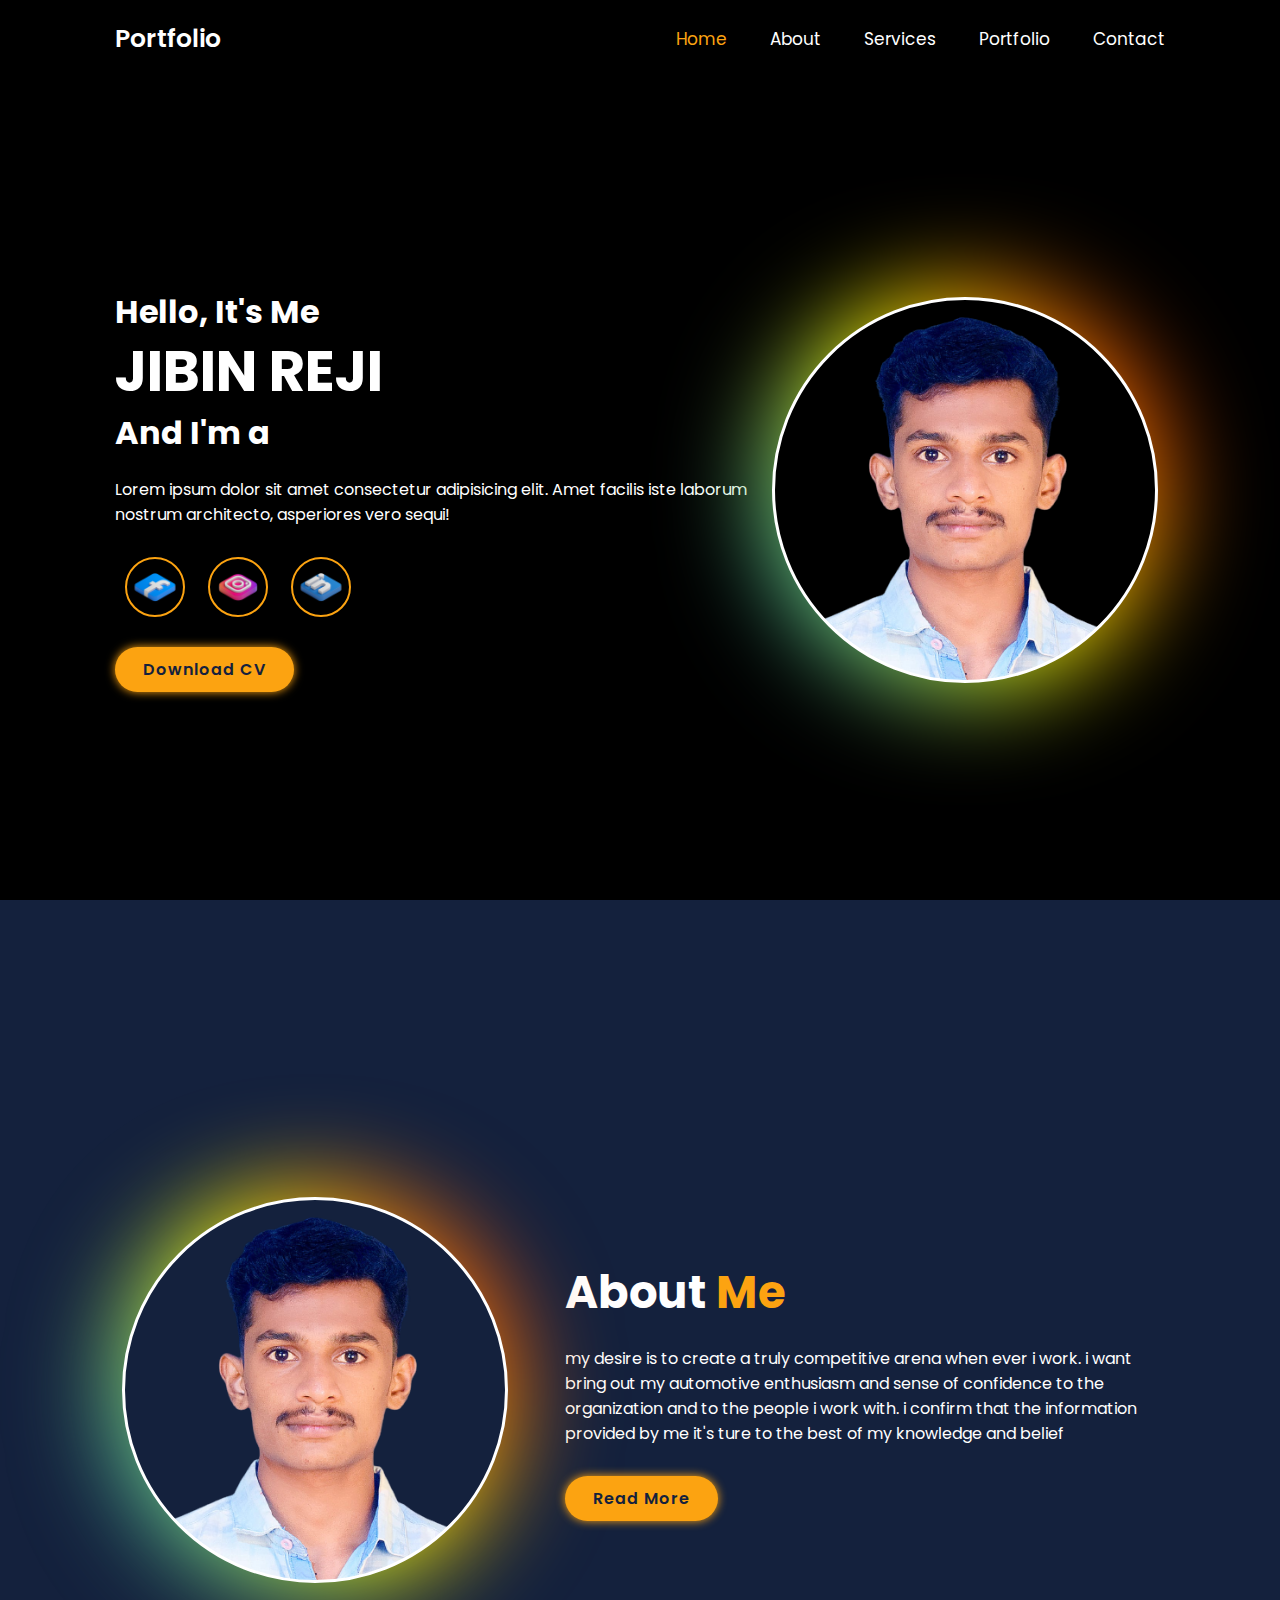
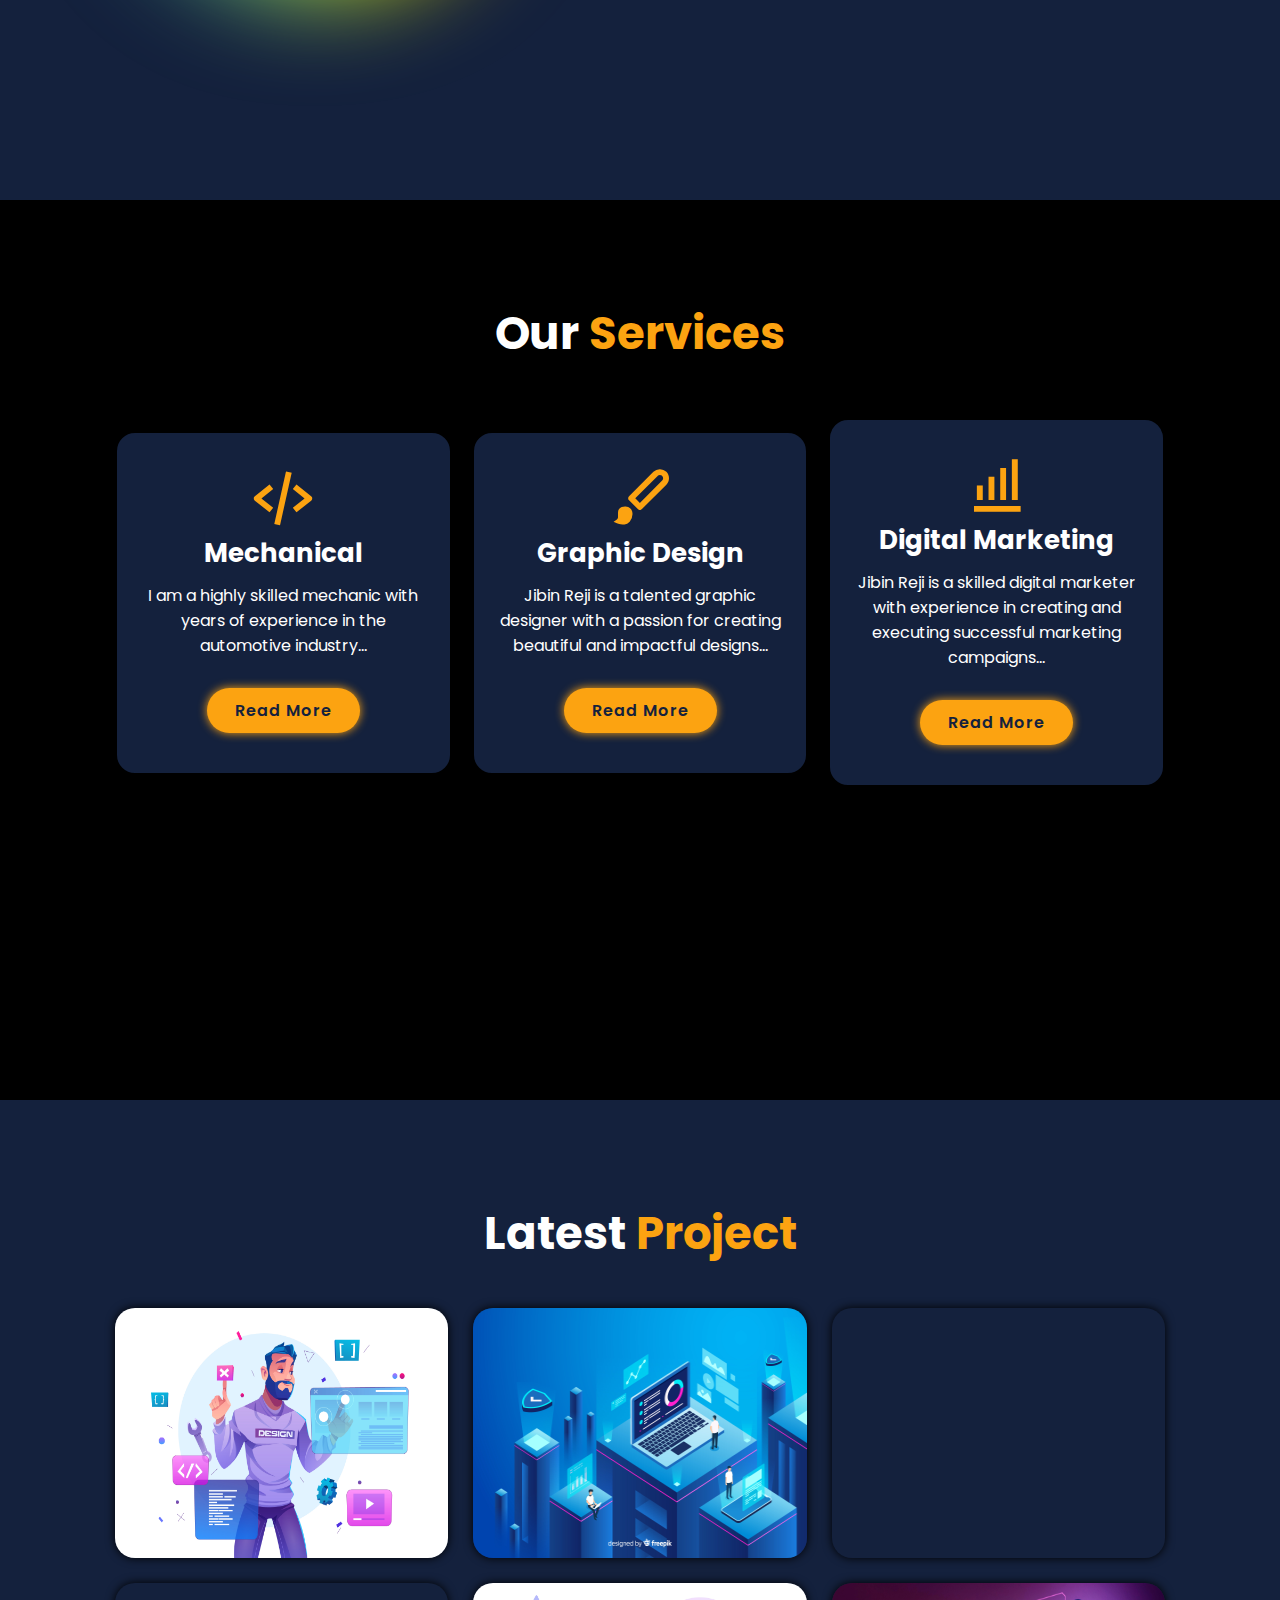
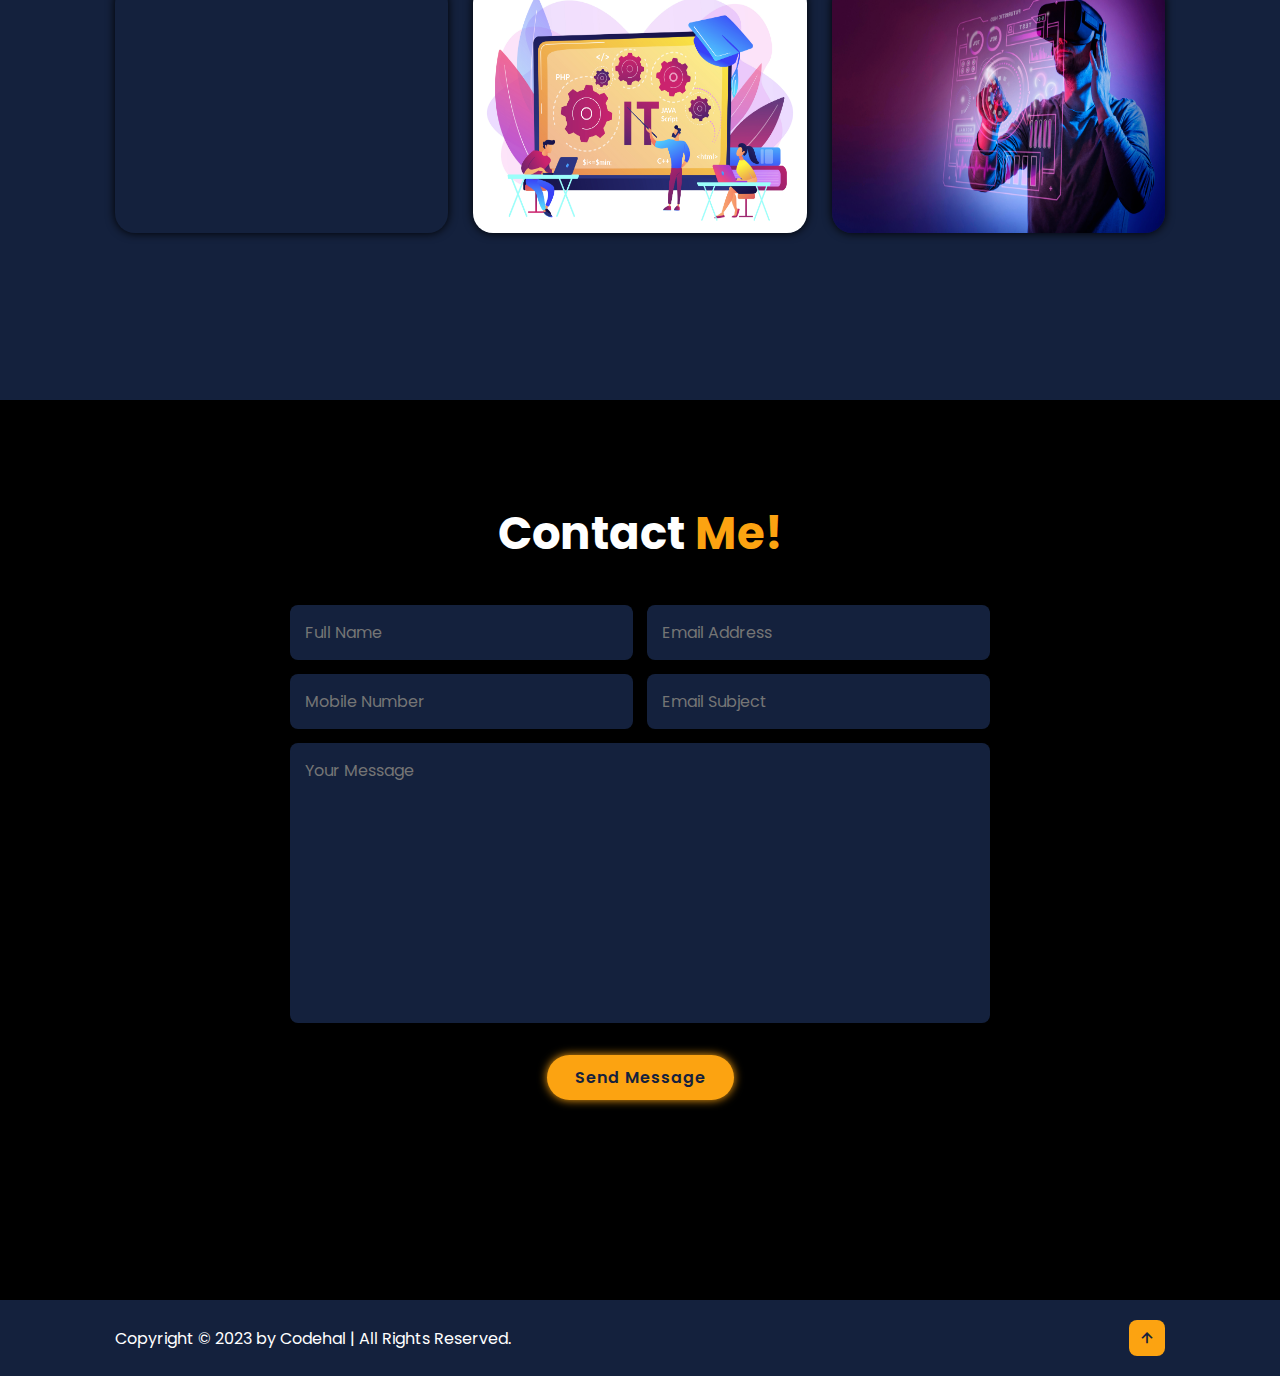
==== index.html @ 3f7f2605 "update p tag" ====
<!DOCTYPE html>
<html lang="en">
    <head>
        <meta charset="UTF-8" />
        <meta http-equiv="X-UA-Compatible" content="IE=edge" />
        <meta name="viewport" content="width=device-width, initial-scale=1.0" />
        <title>JIBIN REJI</title>
        <link rel="stylesheet" href="style.css" />
        <link rel="stylesheet" href="https://cdnjs.cloudflare.com/ajax/libs/font-awesome/6.4.0/css/all.min.css" integrity="sha512-iecdLmaskl7CVkqkXNQ/ZH/XLlvWZOJyj7Yy7tcenmpD1ypASozpmT/E0iPtmFIB46ZmdtAc9eNBvH0H/ZpiBw==" crossorigin="anonymous" referrerpolicy="no-referrer" />
        <link href="https://unpkg.com/boxicons@2.1.4/css/boxicons.min.css" rel="stylesheet" />
        <script src="https://cdn.jsdelivr.net/npm/typed.js@2.0.12"></script>
        <!--scroll reveal-->
        <script src="https://unpkg.com/scrollreveal"></script>
    </head>
    <body>
        <!--header section-->
        <header class="header">
            <a href="#" class="logo">Portfolio</a>

                <i class="fa-solid fa-bars" id="menu-icon"></i>

            <nav class="navbar">
                <a href="#home" class="active">Home</a>
                <a href="#about">About</a>
                <a href="#services">Services</a>
                <a href="#portfolio">Portfolio</a>
                <a href="#contact">Contact</a>
            </nav>
        </header>

        <!-- section-home -->
        <section class="home" id="home">
            <div class="home-content">
                <h3>Hello, It's Me</h3>
                <h1>JIBIN REJI</h1>
                <h3>And I'm a <span class="multiple-text"></span></h3>
                <p>
                    Lorem ipsum dolor sit amet consectetur adipisicing elit. Amet facilis iste laborum nostrum architecto,
                    asperiores vero sequi!
                </p>

                <div class="social-media">
                    <a href="https://www.facebook.com/jibin.reji.7777?mibextid=ZbWKwL"><img src="img/links icon/Facebook_Box_Filled_L.png" /></a>
                    <a href="https://instagram.com/blackcapbow?igshid=YmMyMTA2M2Y="><img src="img/links icon/Instagram_Box_Filled_L.png" /></a>
                    <a href="https://www.linkedin.com/in/jibin-reji-abb46b223"><img src="img/links icon/Linkedin_Filled_L.png" /></a>
                </div>
                <a href="img/doc/bio data .jpg" download="Download CV" class="btn">Download CV</a>
            </div>

                <div class="home-profile">

            </div>
        </section>

        <!--about section desing-->
        <section class="about" id="about">
            <div class="about-img-container">
                <div class="about-profile"></div>
            </div>

            <div class="about-content">
                <h2 class="heading">About <span>Me</span></h2>
                <p>
                    my desire is to create a truly competitive
                    arena when ever i work. i want bring out my
                    automotive enthusiasm and sense of confidence 
                    to the organization and to the people i work with.
                    i confirm that the information provided by me it's
                    ture to the best of my knowledge and belief
                </p>
                <a href="about.html" class="btn">Read More</a>
            </div>
        </section>

        <!--services section design-->
        <section class="services" id="services">
            <h2 class="heading">Our <span>Services</span></h2>

            <div class="services-container">
                <div class="services-box">
                    <i class='bx bx-code-alt'></i>
                    <h3>Mechanical</h3>
                    <p>I am a highly skilled mechanic with years of
                        experience in the automotive industry... 
                    </p>
                    <a href="#" class="btn">Read More</a>
                </div>

                <div class="services-box">
                    <i class='bx bxs-paint'></i>
                    <h3>Graphic Design</h3>
                    <p>Jibin Reji is a talented graphic designer with 
                        a passion for creating beautiful and impactful designs...
                    </p>
                    <a href="#" class="btn">Read More</a>
                </div>

                <div class="services-box">
                    <i class='bx bx-bar-chart-alt'></i>
                    <h3>Digital Marketing</h3>
                    <p>Jibin Reji is a skilled digital marketer with experience in creating
                        and executing successful marketing campaigns...
                    </p>
                    <a href="#" class="btn">Read More</a>
                </div>
            </div>
        </section>

        <!--portfolio section design-->
        <section class="portfolio" id="portfolio">
            <h2 class="heading">Latest <span>Project</span></h2>
            <div class="portfolio-container">

                <div class="portfolio-box">
                    <img src="img/it imgs/10798281_19362653.jpg" alt="">
                    <div class="portfolio-layer">
                        <h4>Digital Marketing</h4>
                        <p>Lorem ipsum dolor sit amet consectetur 
                            adipisicing elit. Cumque, magni.</p>
                        <a href="#"><i class='bx bx-link-external'></i></a>
                    </div>
                </div>

                <div class="portfolio-box">
                    <img src="img/it imgs/5083803_2650401.jpg" alt="">
                    <div class="portfolio-layer">
                        <h4>Graphic Design</h4>
                        <p>Lorem ipsum dolor sit amet consectetur 
                            adipisicing elit. Cumque, magni.</p>
                        <a href="#"><i class='bx bx-link-external'></i></a>
                    </div>
                </div>
                <div class="portfolio-box">
                    <img src="img/it imgs/saas-concept-collage.jpg" alt="">
                    <div class="portfolio-layer">
                        <h4>Digital Marketing</h4>
                        <p>Lorem ipsum dolor sit amet consectetur 
                            adipisicing elit. Cumque, magni.</p>
                        <a href="#"><i class='bx bx-link-external'></i></a>
                    </div>
                </div>
                <div class="portfolio-box">
                    <img src="img/it imgs/standard-quality-control-concept-m.jpg" alt="">
                    <div class="portfolio-layer">
                        <h4>Graphic Design</h4>
                        <p>Lorem ipsum dolor sit amet consectetur 
                            adipisicing elit. Cumque, magni.</p>
                        <a href="#"><i class='bx bx-link-external'></i></a>
                    </div>
                </div>
                <div class="portfolio-box">
                    <img src="img/it imgs/1111 (1).jpg" alt="">
                    <div class="portfolio-layer">
                        <h4>Digital Marketing</h4>
                        <p>Lorem ipsum dolor sit amet consectetur 
                            adipisicing elit. Cumque, magni.</p>
                        <a href="#"><i class='bx bx-link-external'></i></a>
                    </div>
                </div>
                <div class="portfolio-box">
                    <img src="img/it imgs/1111 (2).jpg" alt="">
                    <div class="portfolio-layer">
                        <h4>Graphic Design</h4>
                        <p>Lorem ipsum dolor sit amet consectetur 
                            adipisicing elit. Cumque, magni.</p>
                        <a href="#"><i class='bx bx-link-external'></i></a>
                    </div>
                </div>
            </div>
        </section>

        <!--contact section design-->
        <section class="contact" id="contact">
            <h2 class="heading">Contact <span>Me!</span></h2>

            <form action="#">
                <div class="input-box">
                    <input type="text" placeholder="Full Name">
                    <input type="email" placeholder="Email Address">
                </div>
                <div class="input-box">
                    <input type="number" placeholder="Mobile Number">
                    <input type="text" placeholder="Email Subject">
                </div>
                <textarea name="" id="" cols="30" rows="10" placeholder="Your Message"></textarea>
                <input type="submit" value="Send Message" class="btn">
            </form>
        </section>

        <!--footer design-->
        <footer class="footer">
            <div class="footer-text">
                <p>Copyright &copy; 2023 by Codehal | All Rights Reserved.</p>
            </div>

            <div class="footer-iconTop">
                <a href="#home"><i class='bx bx-up-arrow-alt'></i></a>
            </div>
        </footer>

        
        <!--custom js-->
        <script src="script.js"></script>
    </body>
</html>
---- style.css ----
@import url('https://fonts.googleapis.com/css2?family=Poppins:wght@300;400;500;600;700;800;900&display=swap');

*
{
    margin: 0;
    padding: 0;
    box-sizing: border-box;
    text-decoration: none;
    border: none;
    outline: none;
    font-family: 'Poppins', sans-serif;
    scroll-behavior: smooth ;
    -webkit-tap-highlight-color: transparent;
}
::-webkit-scrollbar
{
    display: none;
}
:root
{
    --bg-color: #000000;
    --second-bg-color: #14213d;
    --text-color: #ffffff;
    --main-color: #fca311;
}
html
{
    font-size: 62.5%;
    overflow-x: hidden;
}
body
{
    background: var(--bg-color);
    color: var(--text-color);
}
section
{
    min-height: 100vh;
    padding: 10rem 9% 2rem;
}
.header
{
    position: fixed;
    top: 0;
    left: 0;
    width: 100%;
    padding: 2rem 9%;
    background: var(--bg-color);
    display: flex;
    justify-content: space-between;
    align-items: center;
    z-index: 100;
}
.header.sticky
{
    border-bottom: .1rem solid #14213d;
}
.logo
{
    font-size: 2.5rem;
    color: var(--text-color);
    font-weight: 600;
    cursor: default;
}
.navbar a 
{
    font-size: 1.7rem;
    color: var(--text-color);
    margin-left: 4rem;
}
.navbar a:hover,
.navbar a.active
{
    color: var(--main-color);
}
#menu-icon
{
    font-size: 2.5rem;
    color: var(--text-color);
    display: none;
}
.home
{
    display: flex;
    align-items: center;
}
.home-content
{
    width: 100%;
    height: 100%;
}
.home-profile
{
    animation: floatImage 4s ease-in-out infinite;
    display: flex;
    justify-content: center;
    align-items: center;
}
@keyframes floatImage 
{
    0%
    {
        transform: translateY(0rem);
    }
    50%
    {
        transform: translateY(-2.6rem);
    }
    100%
    {
        transform: translateY(0rem);
    }

}
.home-profile::before
{
    content: "";
    width: 40rem;
    height: 40rem;
    background: linear-gradient( 60deg,rgb(0, 181, 252),yellow,red);
    border-radius: 50%;
    filter: blur(50px);
}
.home-profile::after
{
    content: "";
    width: 38rem;
    height: 38rem;
    border-radius: 50%;
    position: absolute;
    border: solid;
    background-color: #000000;
    background-image: url(img/profiles/JIBIN\ REJI\ .png);
    background-size: cover;
} 


.home-content h3
{
    font-size: 3.2rem;
    font-weight: 700;
}
.home-content h3:nth-of-type(2)
{
    margin-bottom: 2rem;
}
span
{
    color: var(--main-color);
}
.home-content h1 
{
    font-size: 5.6rem;
    font-weight: 700;
    line-height: 1.3;
}
.home-content p
{
    font-size: 1.6rem;
}
.social-media a 
{
    display: inline-flex;
    justify-content: center;
    align-items: center;
    width: 6rem;
    height: 6rem;
    background-color: transparent;
    border: .2rem solid var(--main-color);
    border-radius: 50%;
    font-size: 2rem;
    margin: 3rem 1rem 3rem 1rem;
    transition: .5s ease;
}
.social-media a:hover
{
    background: var(--main-color);
    box-shadow: 0 0 1rem var(--main-color);
}
.social-media a img 
{
    width: 6rem;
    height: 6rem;
}
.btn
{
    display: inline-block;
    padding: 1rem 2.8rem;
    background: var(--main-color);
    border-radius: 4rem;
    box-shadow: 0 0 1rem var(--main-color);
    font-size: 1.6rem;
    color: var(--second-bg-color);
    letter-spacing: .1rem;
    font-weight: 600;
    transition: .5s ease;
    scale: 1;
}
.btn:hover
{
    scale: 1.07;
}
/*-------------*/
.about
{
    width: 100%;
    height: 100vh;
    display: flex;
    justify-content: center;
    align-items: center;
    gap: 5rem;
    background: var(--second-bg-color);
}
.about-profile
{
    display: flex;
    justify-content: center;
    align-items: center;
    width: 100%;
    height: 100%;
}
.about-profile::before
{
    content: "";
    width: 40rem;
    height: 40rem;
    background: linear-gradient( 60deg,rgb(0, 181, 252),yellow,red);
    filter: blur(50px);
    animation: rotate 1s ease-in-out infinite;
    border-radius: 50%;
}
.about-profile::after
{
    content: "";
    width: 38rem;
    height: 38rem;
    border-radius: 50%;
    position: absolute;
    border: solid;
    background-color: #14213d;
    background-image: url(img/profiles/JIBIN\ REJI\ .png);
    background-size: cover;
}
@keyframes rotate
{
    0%
    {
        transform: rotate(0deg);
    }
    50%
    {
        transform: rotate(180deg);
    }
    100%
    {
        transform: rotate(360deg);
    }
}
.heading
{
    text-align: center;
    font-size: 4.5rem;
}
.about-content h2
{
    text-align: left;
    line-height: 1.5;
}
.about-content h3 
{
    font-size: 2.6rem;
}
.about-content p 
{
    font-size: 1.6rem;
    margin: 2rem 0 3rem;
}
/*-------*/
.services h2
{
    margin-bottom: 5rem;
}
.services-container 
{
    display: flex;
    justify-content: center;
    align-items: center;
    flex-wrap: wrap;
    gap: 2rem;
}
.services-container .services-box 
{
    flex: 1 1 30rem;
    background: var(--second-bg-color);
    padding: 3rem 2rem 4rem;
    border-radius: 2rem;
    text-align: center;
    border: .2rem solid var(--bg-color);
    transition: .5s ease;
}
.services-container .services-box:hover 
{
    border-color: var(--main-color);
    transform: scale(1.02);
}
.services-box i 
{
    font-size: 7rem;
    color: var(--main-color);
}
.services-box h3
{
    font-size: 2.6rem;
}
.services-box p 
{
    font-size: 1.6rem;
    margin: 1rem 0 3rem;
}
/*-------*/
.portfolio 
{
    background: var(--second-bg-color);
}
.portfolio h2
{
    margin-bottom: 4rem;
}
.portfolio-container 
{
    display: grid;
    grid-template-columns:repeat(3,1fr) ;
    align-items: center;
    gap: 2.5rem;
}
.portfolio-container .portfolio-box 
{
    position: relative;
    border-radius: 2rem;
    box-shadow: 0 0 1rem var(--bg-color);
    overflow: hidden;
    display: flex;
    height: 25rem;
}
.portfolio-box img 
{
    width: 100%;
    transition: .5s ease;
}
.portfolio-box:hover img 
{
    transform: scale(1.1);
}
.portfolio-box .portfolio-layer
{
    position: absolute;
    bottom: 0;
    left: 0;
    width: 100%;
    height: 100%;
    background: linear-gradient(rgba(0, 0, 0, .1),var(--main-color));
    display: flex;
    justify-content: center;
    align-items: center;
    flex-direction: column;
    text-align: center;
    padding: 0 4rem;
    transform: translateY(100%);
    transition: .5s ease;
}
.portfolio-box:hover .portfolio-layer
{
    transform: translateY(0);
}
.portfolio-layer h4
{
    font-size: 3rem;
}
.portfolio-layer p 
{
    font-size: 1.6rem;
    margin: .3rem 0 1rem;
}
.portfolio-layer a 
{
    display: inline-flex;
    justify-content: center;
    align-items: center;
    width: 5rem;
    height: 5rem;
    background: var(--text-color);
    border-radius: 50%;
}
.portfolio-layer a i 
{
    font-size: 2rem;
    color: var(--second-bg-color);
}
/*------------------*/
.contact h2 
{
    margin-bottom: 3rem;
}
.contact form 
{
    max-width: 70rem;
    margin: 1rem auto;
    text-align: center;
    margin-bottom: 3rem;
}
.contact form .input-box 
{
    display: flex;   
    justify-content: space-between;
    flex-wrap: wrap;
}
.contact form .input-box input,
.contact form textarea
{
    width: 100%;
    padding: 1.5rem;
    font-size: 1.6rem;
    color: var(--text-color);
    background: var(--second-bg-color);
    border-radius: .8rem;
    margin: .7rem 0;
}
.contact form .input-box input
{
    width: 49%;
}
.contact form textarea
{
    resize: none;
}
.contact form .btn 
{
    margin: 2rem;
    cursor: pointer;
}
/*-------------------*/
.footer 
{
    display: flex;
    justify-content: space-between;
    align-items: center;
    flex-wrap: wrap;
    padding: 2rem 9%;
    background: var(--second-bg-color);
}
.footer-text p
{
    font-size: 1.6rem;
}
.footer-iconTop a
{
    display: inline-flex;
    justify-content: center;
    align-items: center;
    padding: .8rem;
    background: var(--main-color);
    border-radius: .8rem;
    transform: .5s ease;
}
.footer-iconTop a:hover
{
    box-shadow: 0 0 1rem var(--main-color);
}
.footer-iconTop a i 
{
    font-size: 2rem;
    color: var(--second-bg-color);
}



/*BREAKPOINTS*/
@media (max-width: 1200px) 
{
    html
    {
        font-size: 55%;
    }
}

@media (max-width: 991px) 
{
    .header
    {
        padding: 2rem 3%;
    }
    section 
    {
        padding: 10rem 3% 2rem ;
    }
    .services 
    {
        padding-bottom: 7rem;
    }
    .portfolio
    {
        padding-bottom: 7rem;
    }
    .contact
    {
        min-height: auto;
    }
    .footer 
    {
        padding: 2rem 3%;
    }
}

@media (max-width: 768px) 
{
    #menu-icon
    {
        display: block;
    }
    .navbar 
    {
        position: absolute;
        top: 100%;
        left: 0;
        width: 100%;
        padding: 1rem 3%;
        background: var(--bg-color);
        border-top: .1rem solid rgba(255, 255, 255, 0.293);
        box-shadow: 0 .5rem var(--main-color);
        display: none;
    }
    .navbar.active 
    {
        display: block;
    }
    .navbar a 
    {
        display: block;
        font-size: 2rem;
        margin: 3rem 0;
    }
    .home 
    {
        flex-direction: column;
        text-align: center;
    }
    .home-content h3 
    {
        font-size: 2.6rem;
    }
    .home-content h1
    {
        font-size: 5rem;
    }
    .home-profile 
    {
        margin-top: 4rem;
        padding: 8rem 0;
    }
    .home-profile::before
    {
        width: 35rem;
        height: 35rem;
        filter: blur(35px);
    }
    .home-profile::after
    {
        width: 30rem;
        height: 30rem;
    }
    .about 
    {
        flex-direction: column-reverse;
    }
    .about-profile
    {
        margin-top: 2rem;
        padding: 2rem 0;
    }
    .about-profile::before
    {
        width: 33rem;
        height: 33rem;
        filter: blur(35px);
    }
    .about-profile::after
    {
        width: 28rem;
        height: 28rem;
    }
    .services h2 
    {
        margin-bottom: 3rem;
    }
    .portfolio h2 
    {
        margin-bottom: 3rem;
    }
    .portfolio-container 
    {
        grid-template-columns: repeat(2, 1fr);
    }
}

@media (max-width: 617px)
{
    .portfolio-container 
    {
        grid-template-columns: 1fr;
    }
} 

@media (max-width: 450px)
{
    html 
    {
        font-size: 50%;
    }
    .contact form .input-box input 
    {
        width: 100%;
    }
}

@media (max-width: 365px)
{
    .home-img img 
    {
        width: 90vw;
    }
    .about
    {
        padding: 5rem;
    }
    .about img 
    {
        width: 90vw;
        height: 70vw;
    }
    .footer 
    {
        flex-direction: column-reverse;
    }
    .footer p 
    {
        text-align: center;
        margin-top: 2rem;
    }
}
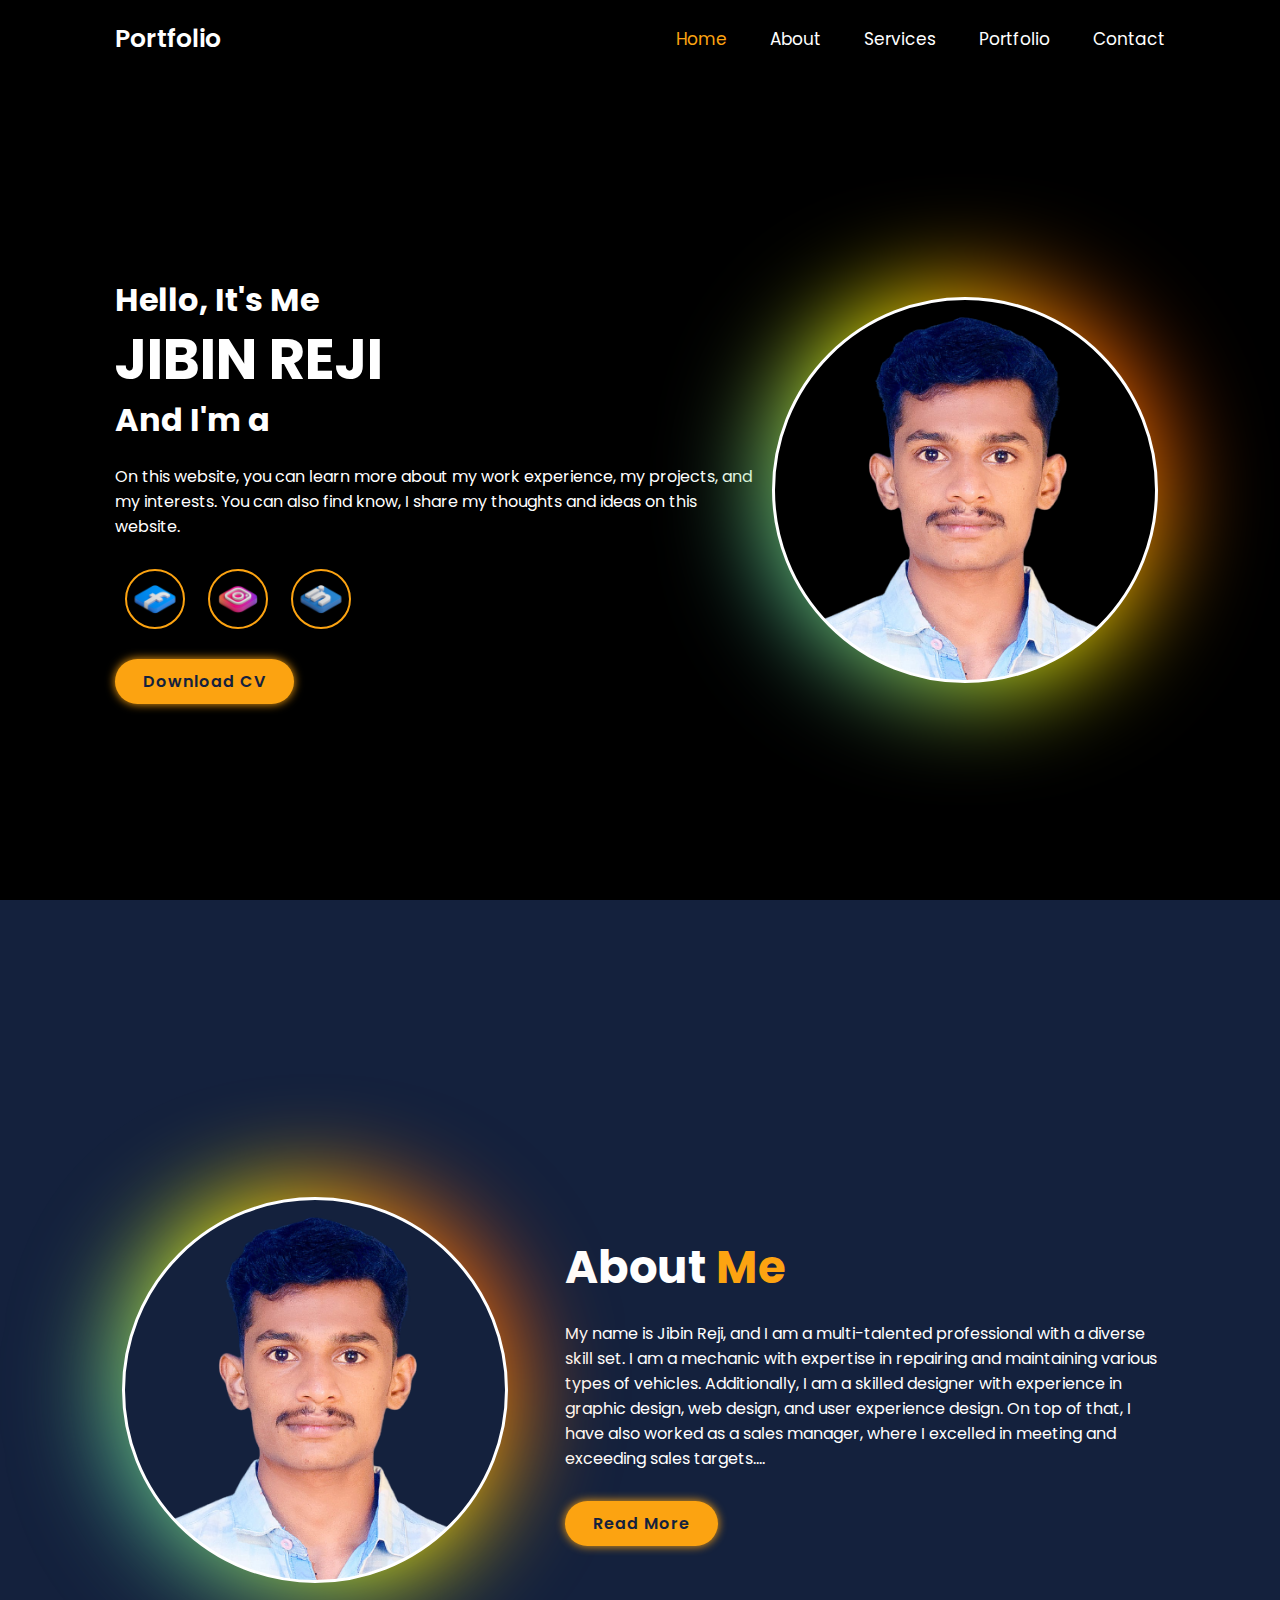
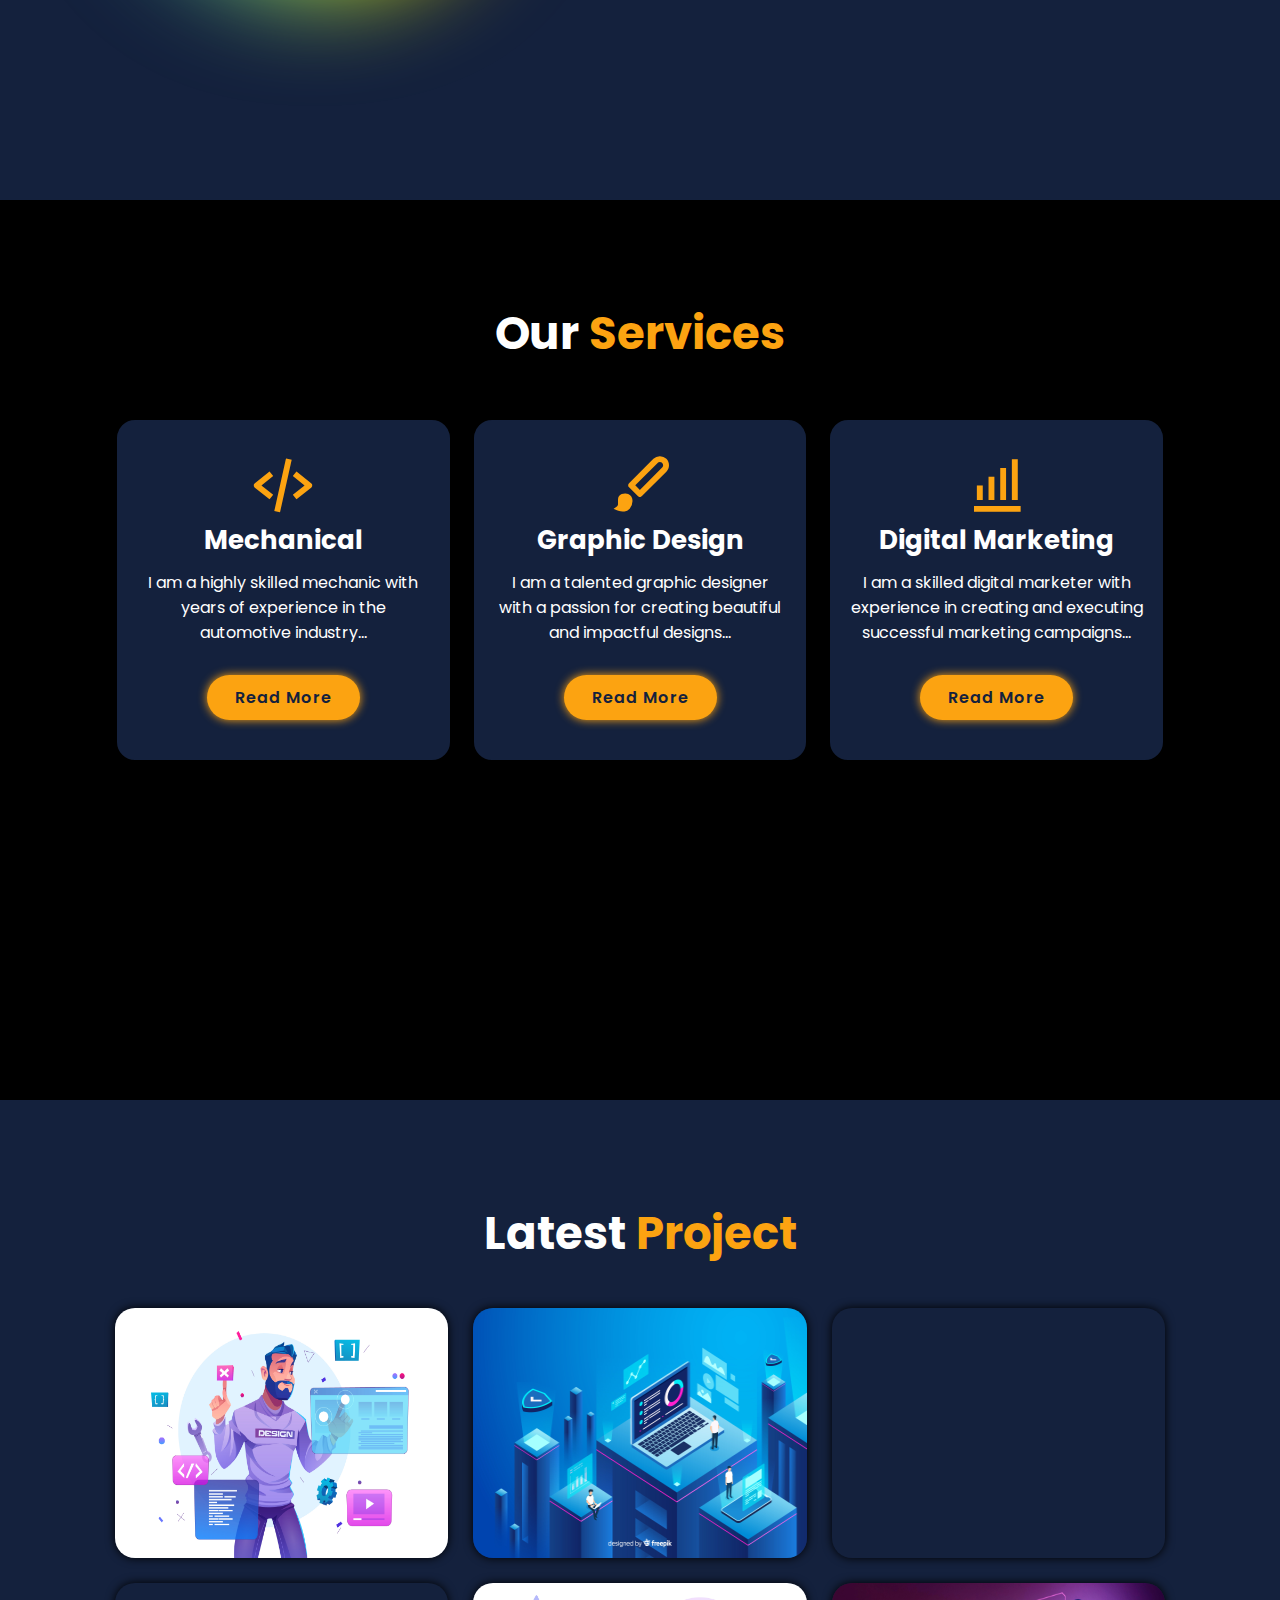
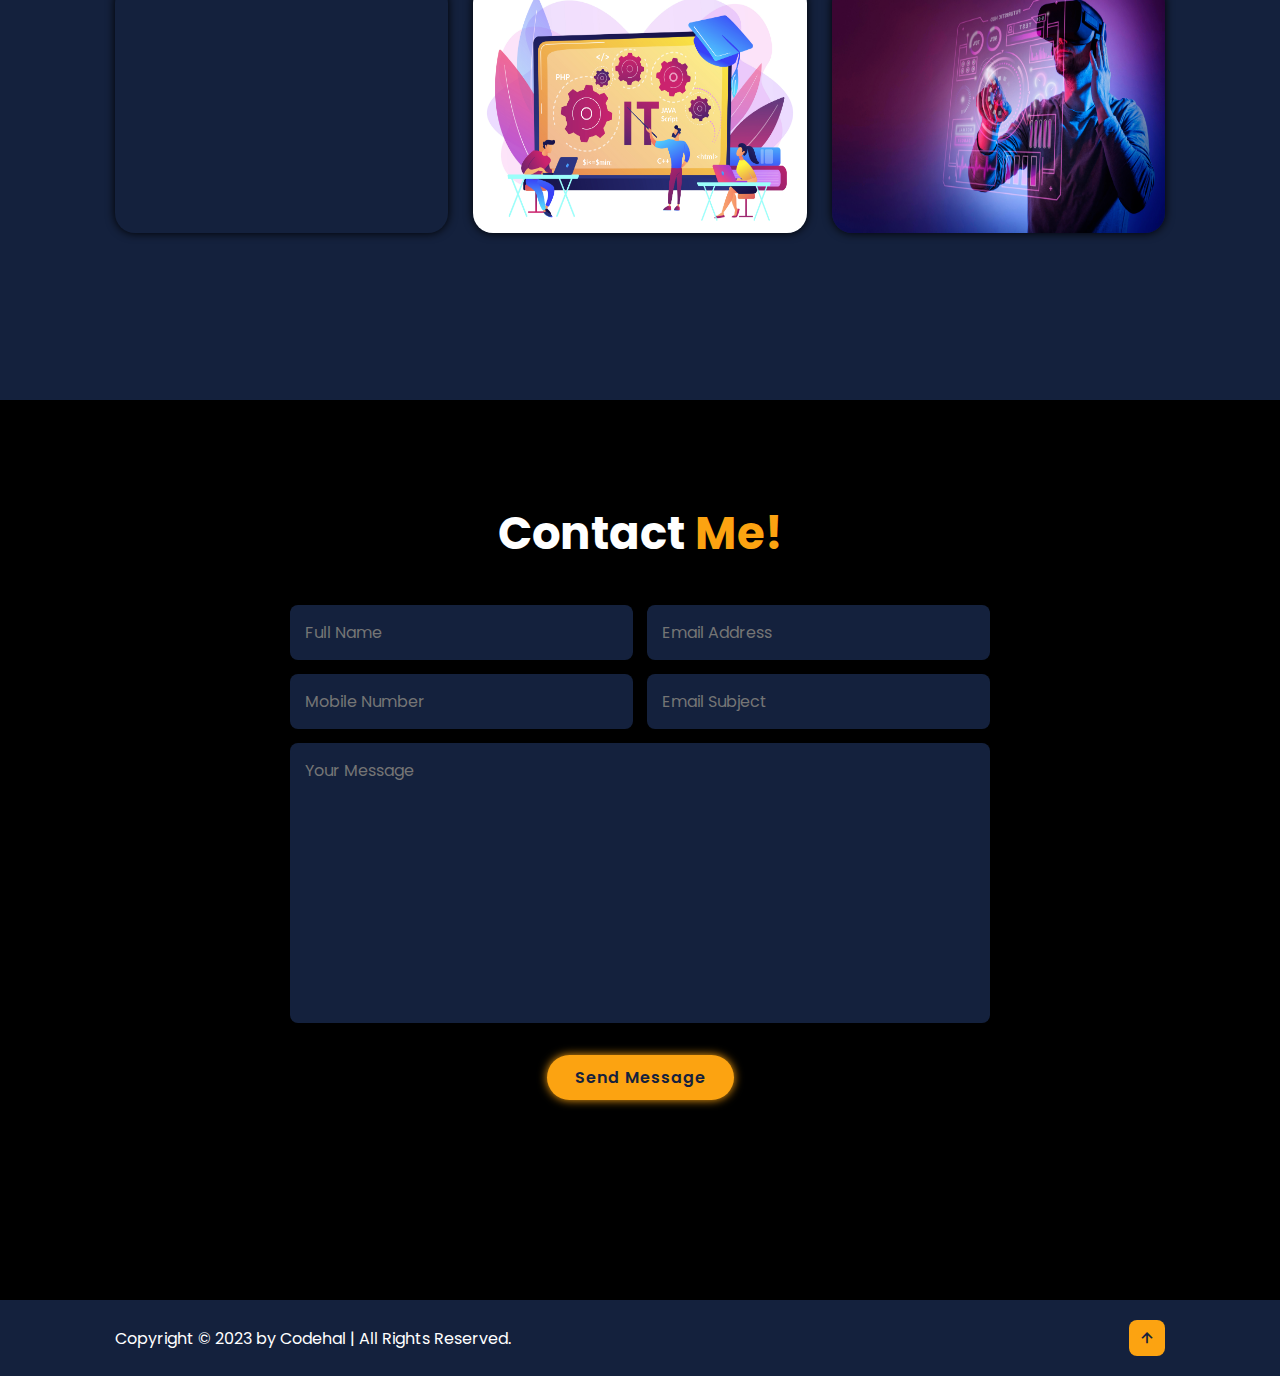
==== commit 153f23ca: "updatefour" ====
--- a/index.html
+++ b/index.html
@@ -35,8 +35,9 @@
                 <h1>JIBIN REJI</h1>
                 <h3>And I'm a <span class="multiple-text"></span></h3>
                 <p>
-                    Lorem ipsum dolor sit amet consectetur adipisicing elit. Amet facilis iste laborum nostrum architecto,
-                    asperiores vero sequi!
+                    On this website, you can learn more about my work experience,
+                     my projects, and my interests. You can also find know,
+                      I share my thoughts and ideas on this website.
                 </p>
 
                 <div class="social-media">
@@ -61,12 +62,14 @@
             <div class="about-content">
                 <h2 class="heading">About <span>Me</span></h2>
                 <p>
-                    my desire is to create a truly competitive
-                    arena when ever i work. i want bring out my
-                    automotive enthusiasm and sense of confidence 
-                    to the organization and to the people i work with.
-                    i confirm that the information provided by me it's
-                    ture to the best of my knowledge and belief
+                    My name is Jibin Reji, and I am a multi-talented
+                     professional with a diverse skill set. I am a mechanic
+                      with expertise in repairing and maintaining various
+                       types of vehicles. Additionally, I am a skilled designer
+                        with experience in graphic design, web design, and user
+                         experience design. On top of that, I have also worked
+                          as a sales manager, where I excelled in meeting and
+                           exceeding sales targets....
                 </p>
                 <a href="about.html" class="btn">Read More</a>
             </div>
@@ -89,7 +92,7 @@
                 <div class="services-box">
                     <i class='bx bxs-paint'></i>
                     <h3>Graphic Design</h3>
-                    <p>Jibin Reji is a talented graphic designer with 
+                    <p>I am a talented graphic designer with 
                         a passion for creating beautiful and impactful designs...
                     </p>
                     <a href="#" class="btn">Read More</a>
@@ -98,7 +101,7 @@
                 <div class="services-box">
                     <i class='bx bx-bar-chart-alt'></i>
                     <h3>Digital Marketing</h3>
-                    <p>Jibin Reji is a skilled digital marketer with experience in creating
+                    <p>I am a skilled digital marketer with experience in creating
                         and executing successful marketing campaigns...
                     </p>
                     <a href="#" class="btn">Read More</a>
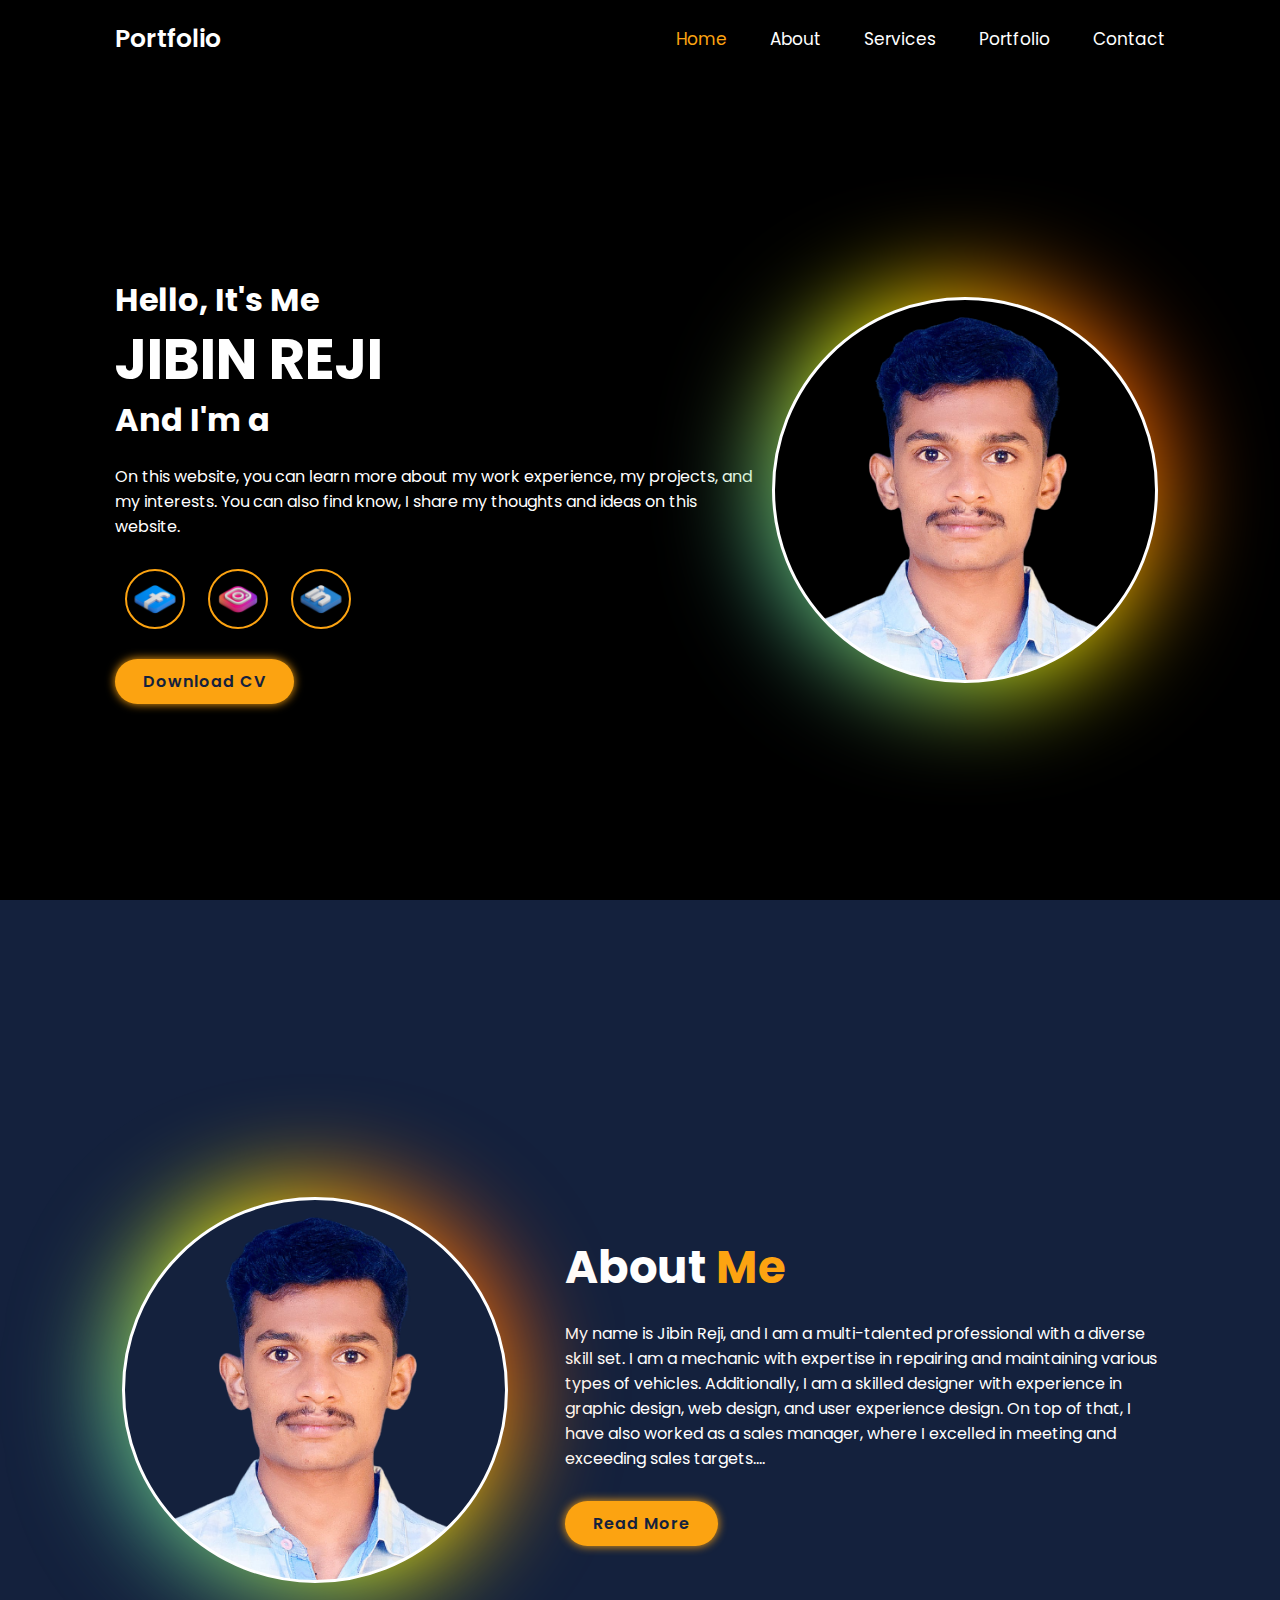
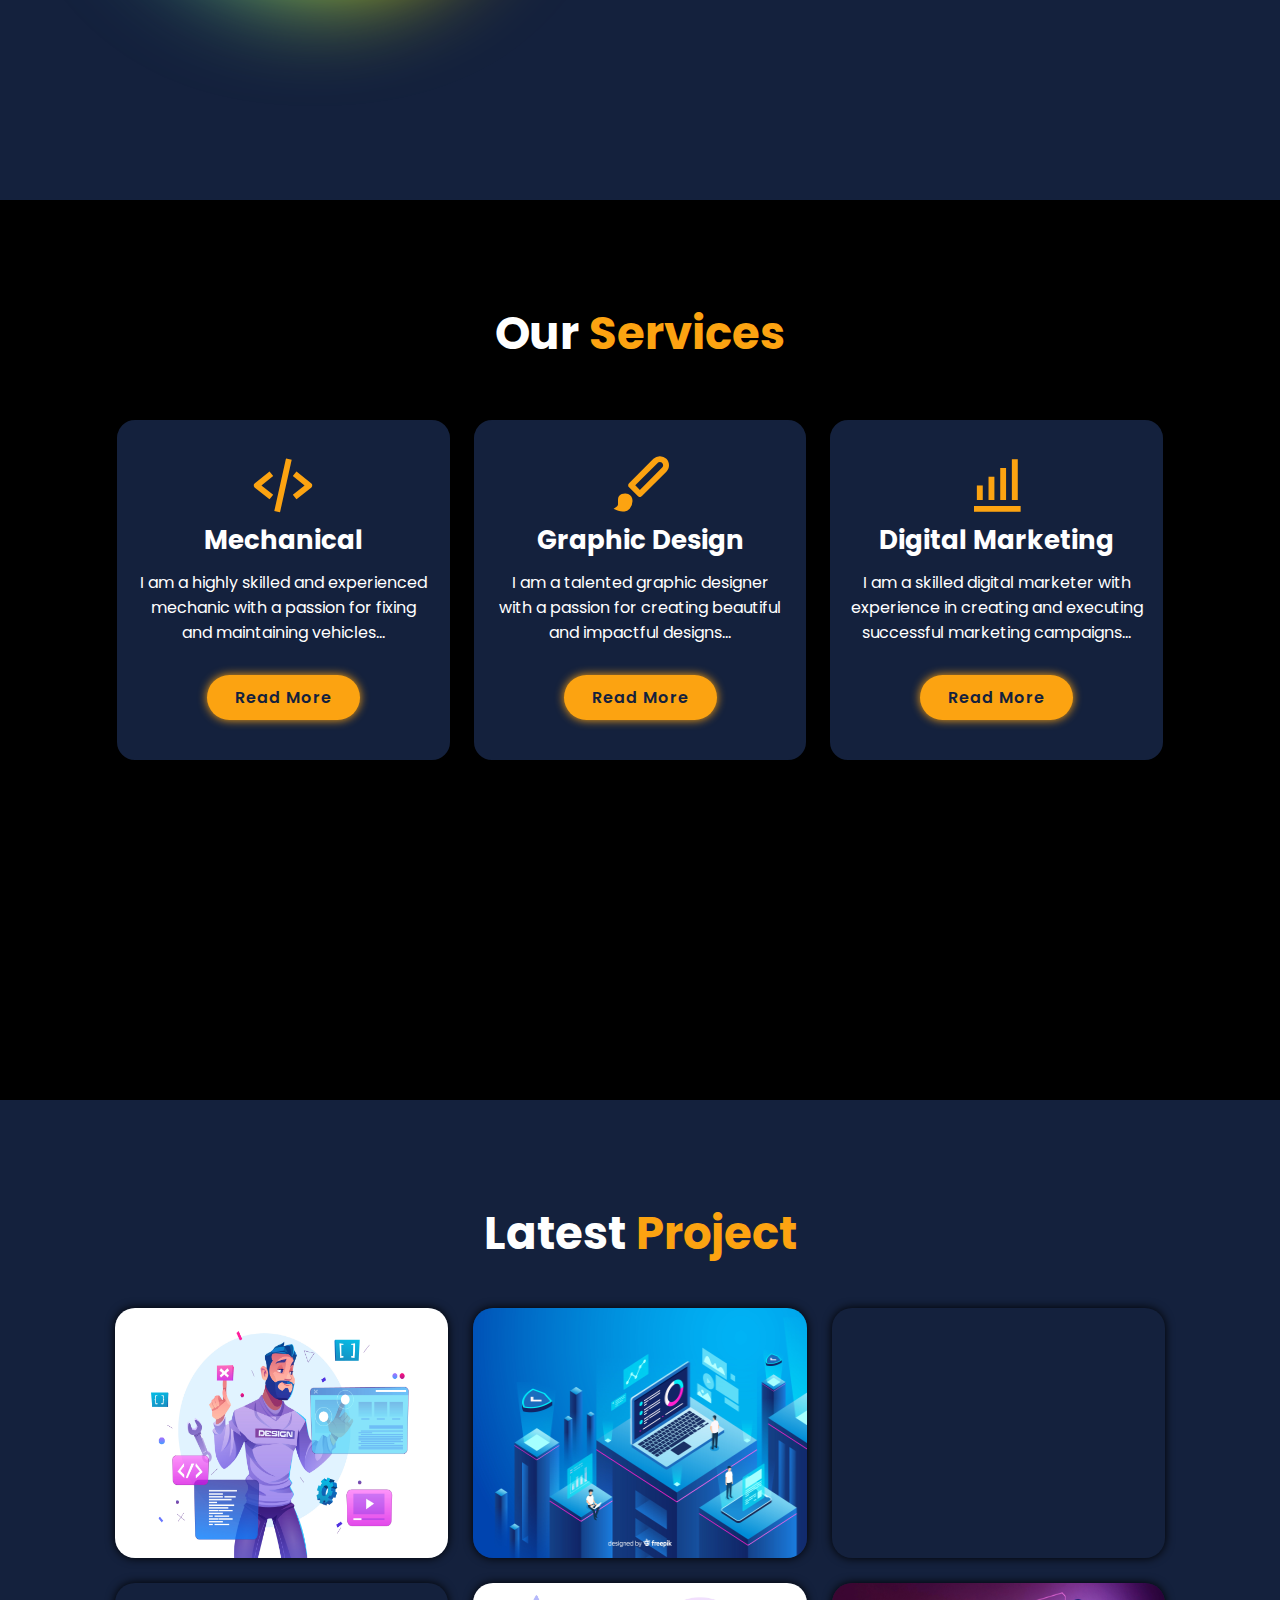
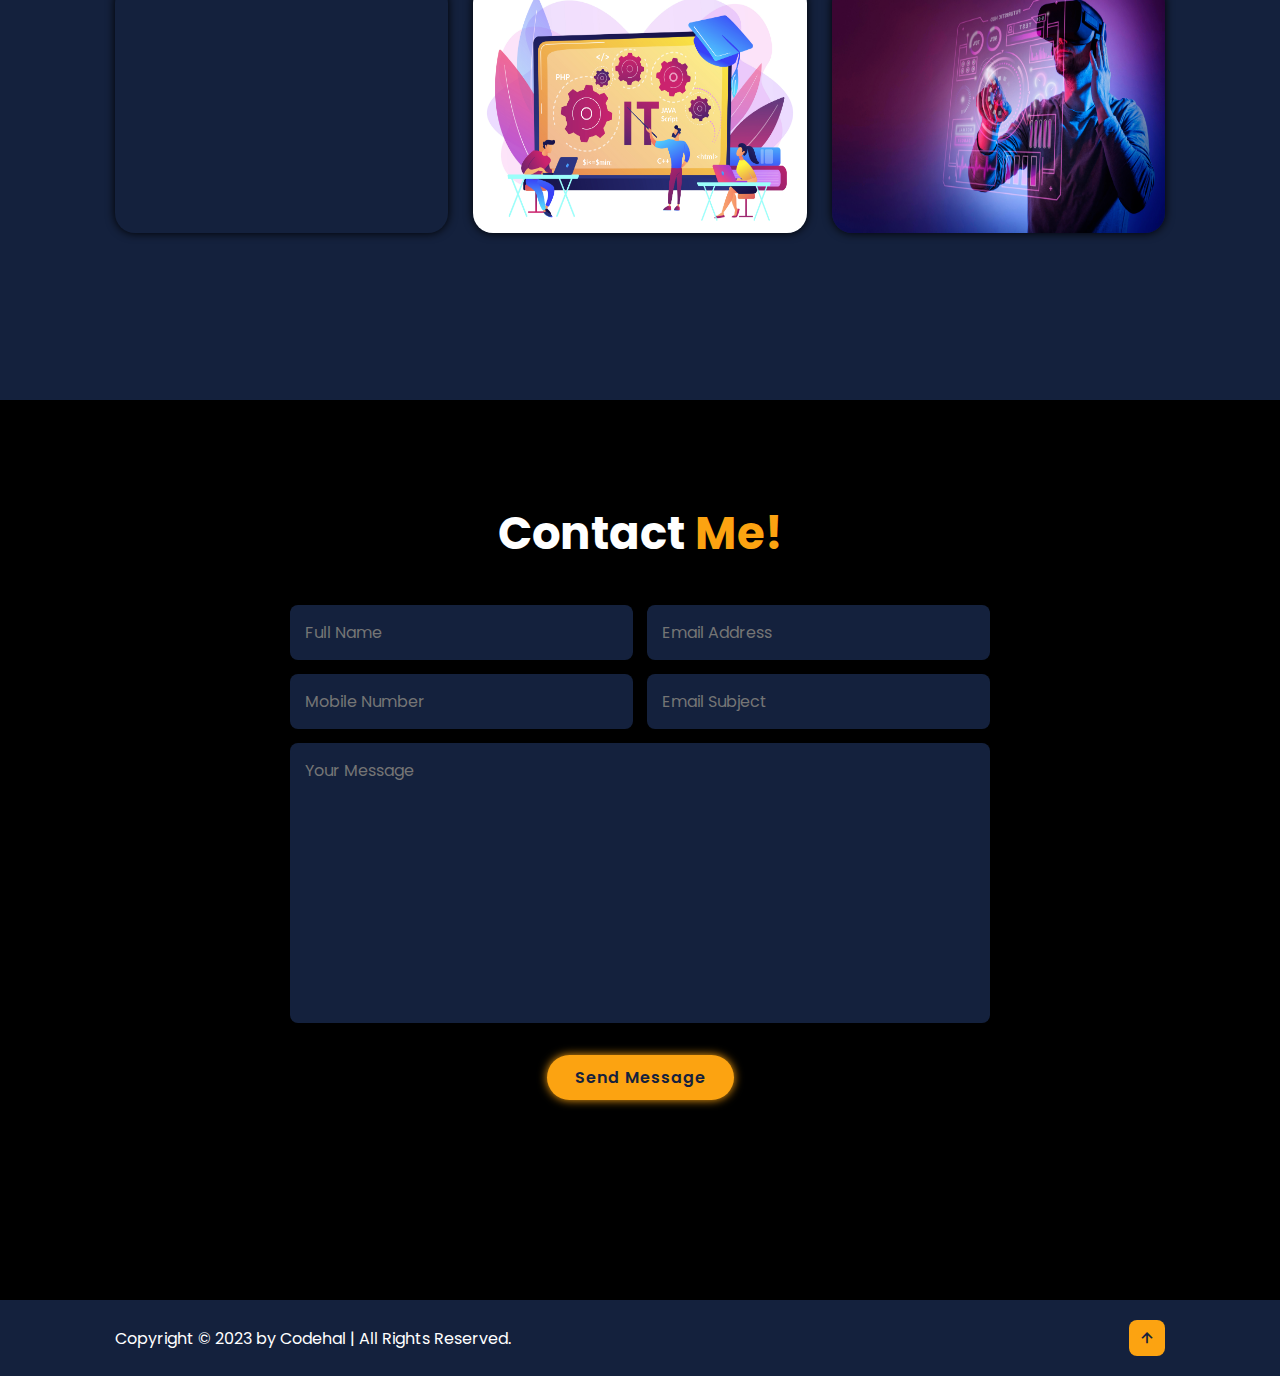
==== commit a7cf1f38: "updateone" ====
--- a/index.html
+++ b/index.html
@@ -4,7 +4,7 @@
         <meta charset="UTF-8" />
         <meta http-equiv="X-UA-Compatible" content="IE=edge" />
         <meta name="viewport" content="width=device-width, initial-scale=1.0" />
-        <title>JIBIN REJI</title>
+        <title>JIBIN REJI | Portfolio</title>
         <link rel="stylesheet" href="style.css" />
         <link rel="stylesheet" href="https://cdnjs.cloudflare.com/ajax/libs/font-awesome/6.4.0/css/all.min.css" integrity="sha512-iecdLmaskl7CVkqkXNQ/ZH/XLlvWZOJyj7Yy7tcenmpD1ypASozpmT/E0iPtmFIB46ZmdtAc9eNBvH0H/ZpiBw==" crossorigin="anonymous" referrerpolicy="no-referrer" />
         <link href="https://unpkg.com/boxicons@2.1.4/css/boxicons.min.css" rel="stylesheet" />
@@ -83,10 +83,11 @@
                 <div class="services-box">
                     <i class='bx bx-code-alt'></i>
                     <h3>Mechanical</h3>
-                    <p>I am a highly skilled mechanic with years of
-                        experience in the automotive industry... 
+                    <p>I am a highly skilled and experienced
+                         mechanic with a passion
+                         for fixing and maintaining vehicles... 
                     </p>
-                    <a href="#" class="btn">Read More</a>
+                    <a href="mechanic.html" class="btn">Read More</a>
                 </div>
 
                 <div class="services-box">
@@ -203,6 +204,6 @@
 
         
         <!--custom js-->
-        <script src="script.js"></script>
+        <script src="javascript/script.js"></script>
     </body>
 </html>
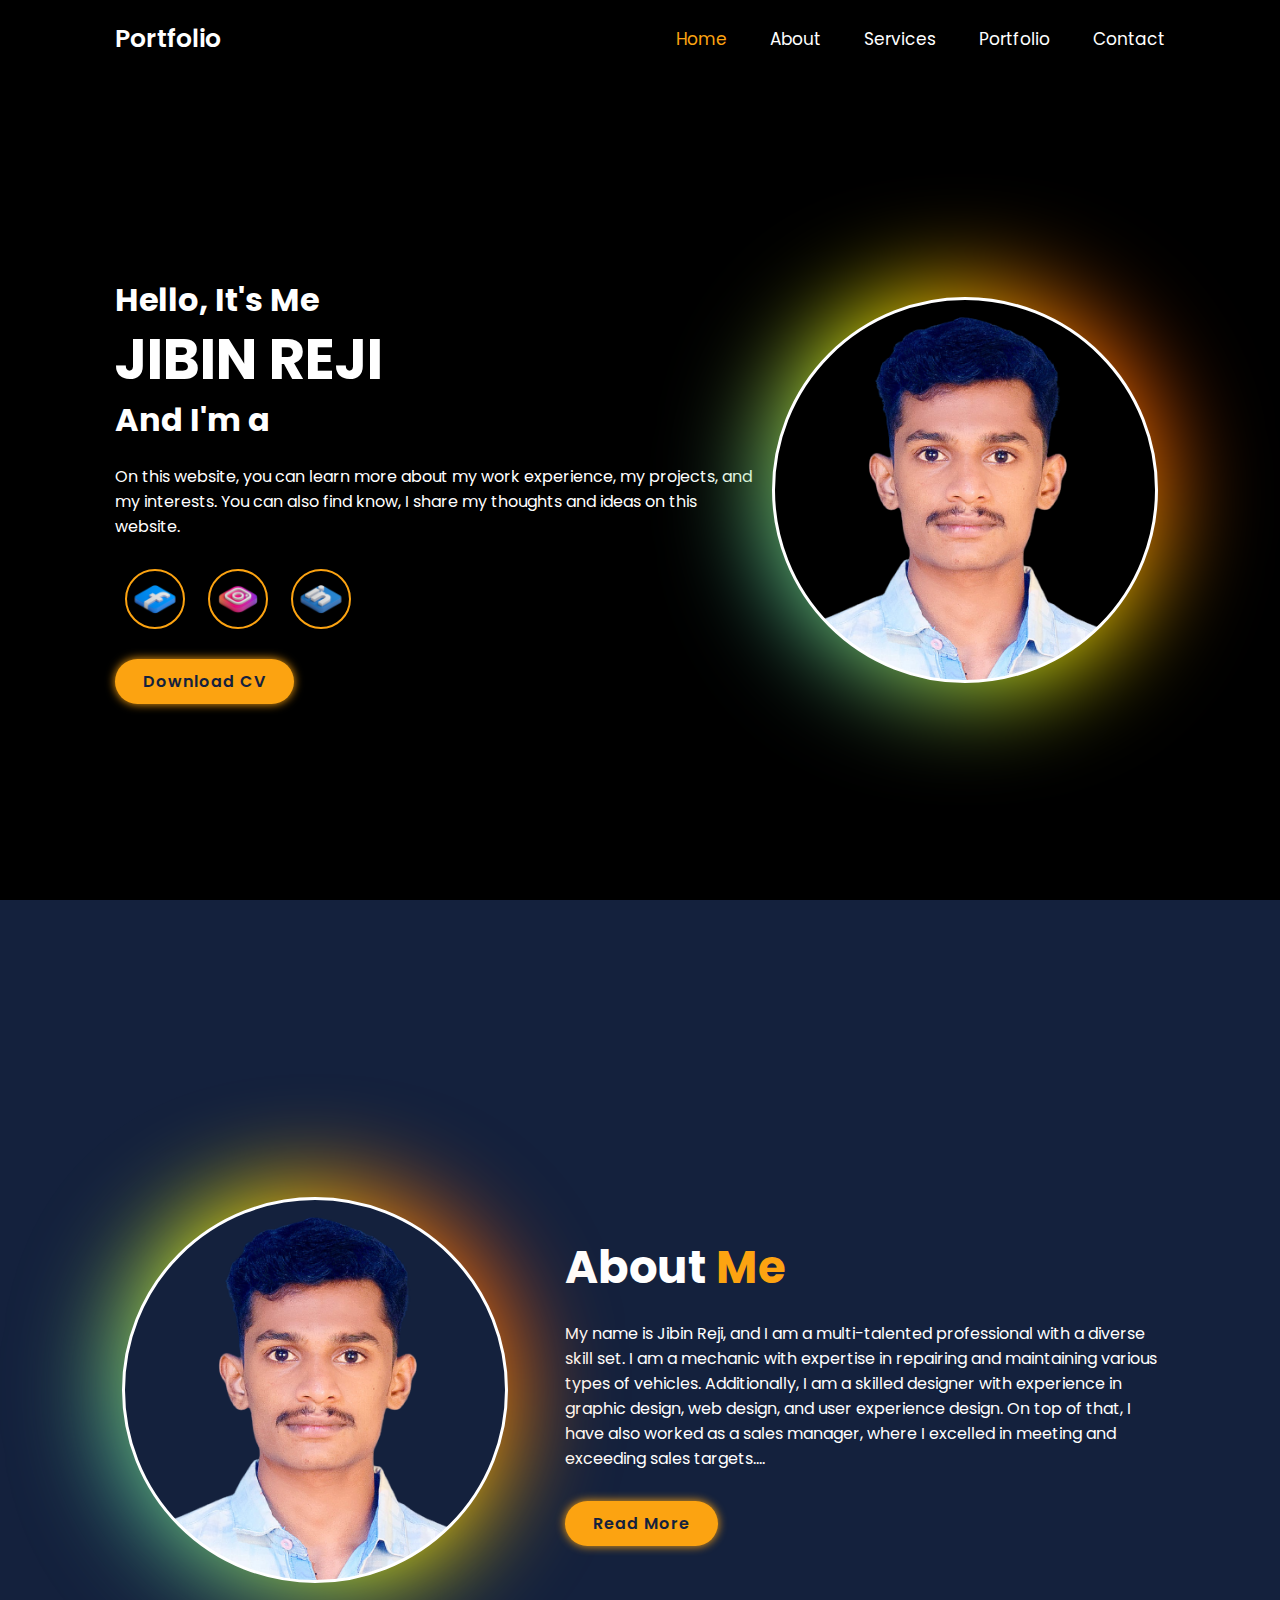
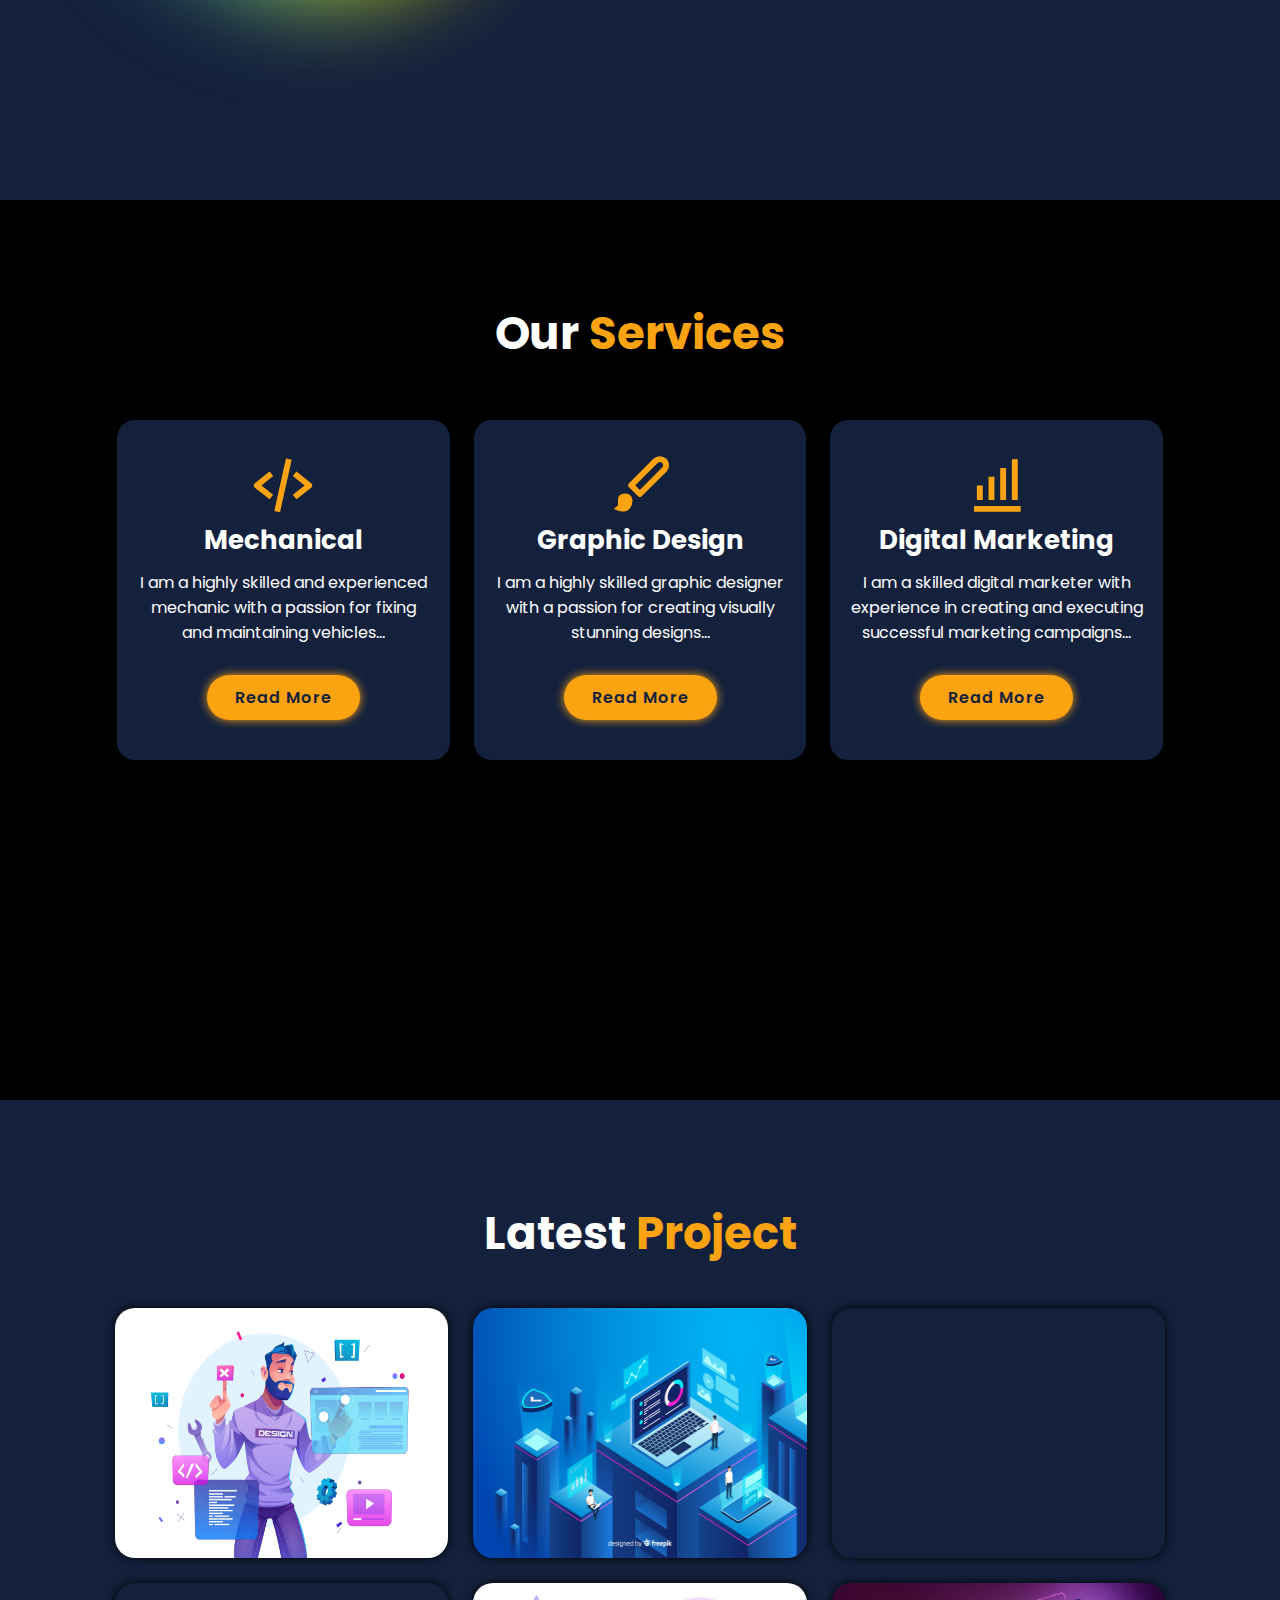
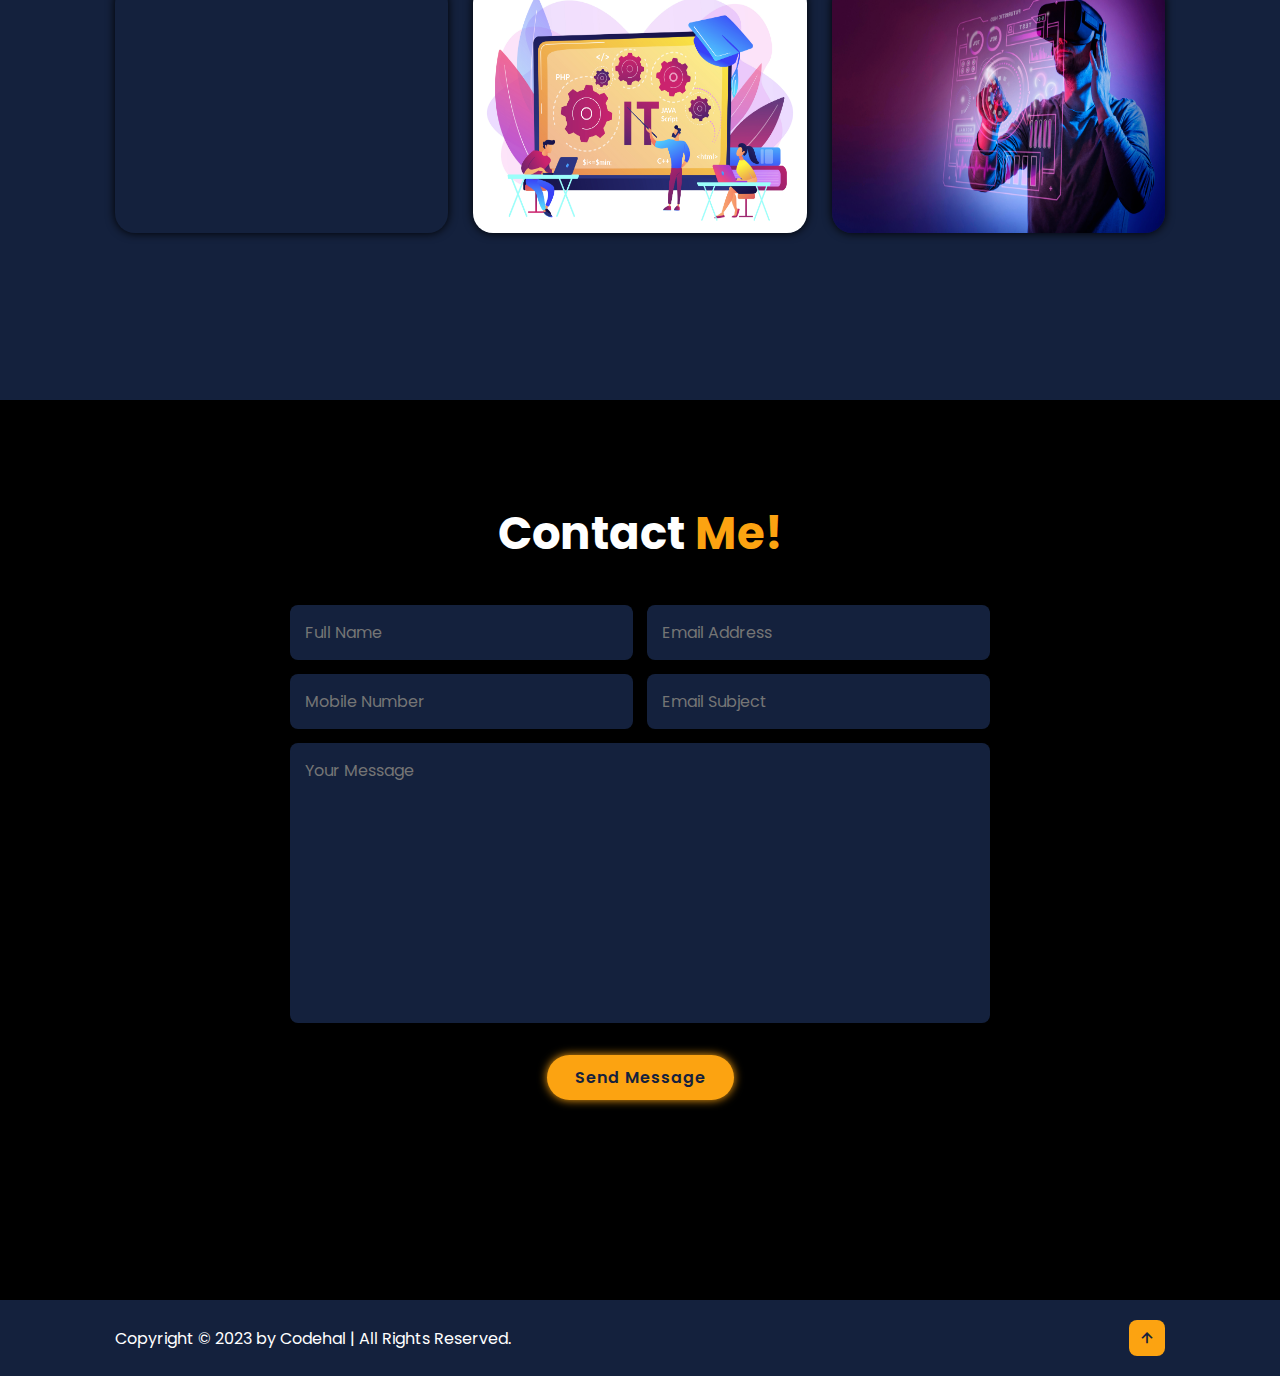
==== commit 615385c3: "upload" ====
--- a/index.html
+++ b/index.html
@@ -93,10 +93,10 @@
                 <div class="services-box">
                     <i class='bx bxs-paint'></i>
                     <h3>Graphic Design</h3>
-                    <p>I am a talented graphic designer with 
-                        a passion for creating beautiful and impactful designs...
+                    <p>I am a highly skilled graphic designer with a
+                        passion for creating visually stunning designs...
                     </p>
-                    <a href="#" class="btn">Read More</a>
+                    <a href="graphic.html" class="btn">Read More</a>
                 </div>
 
                 <div class="services-box">
--- a/style.css
+++ b/style.css
@@ -53,7 +53,7 @@
 }
 .header.sticky
 {
-    border-bottom: .1rem solid #14213d;
+    border-bottom: .1rem solid #27385d;
 }
 .logo
 {
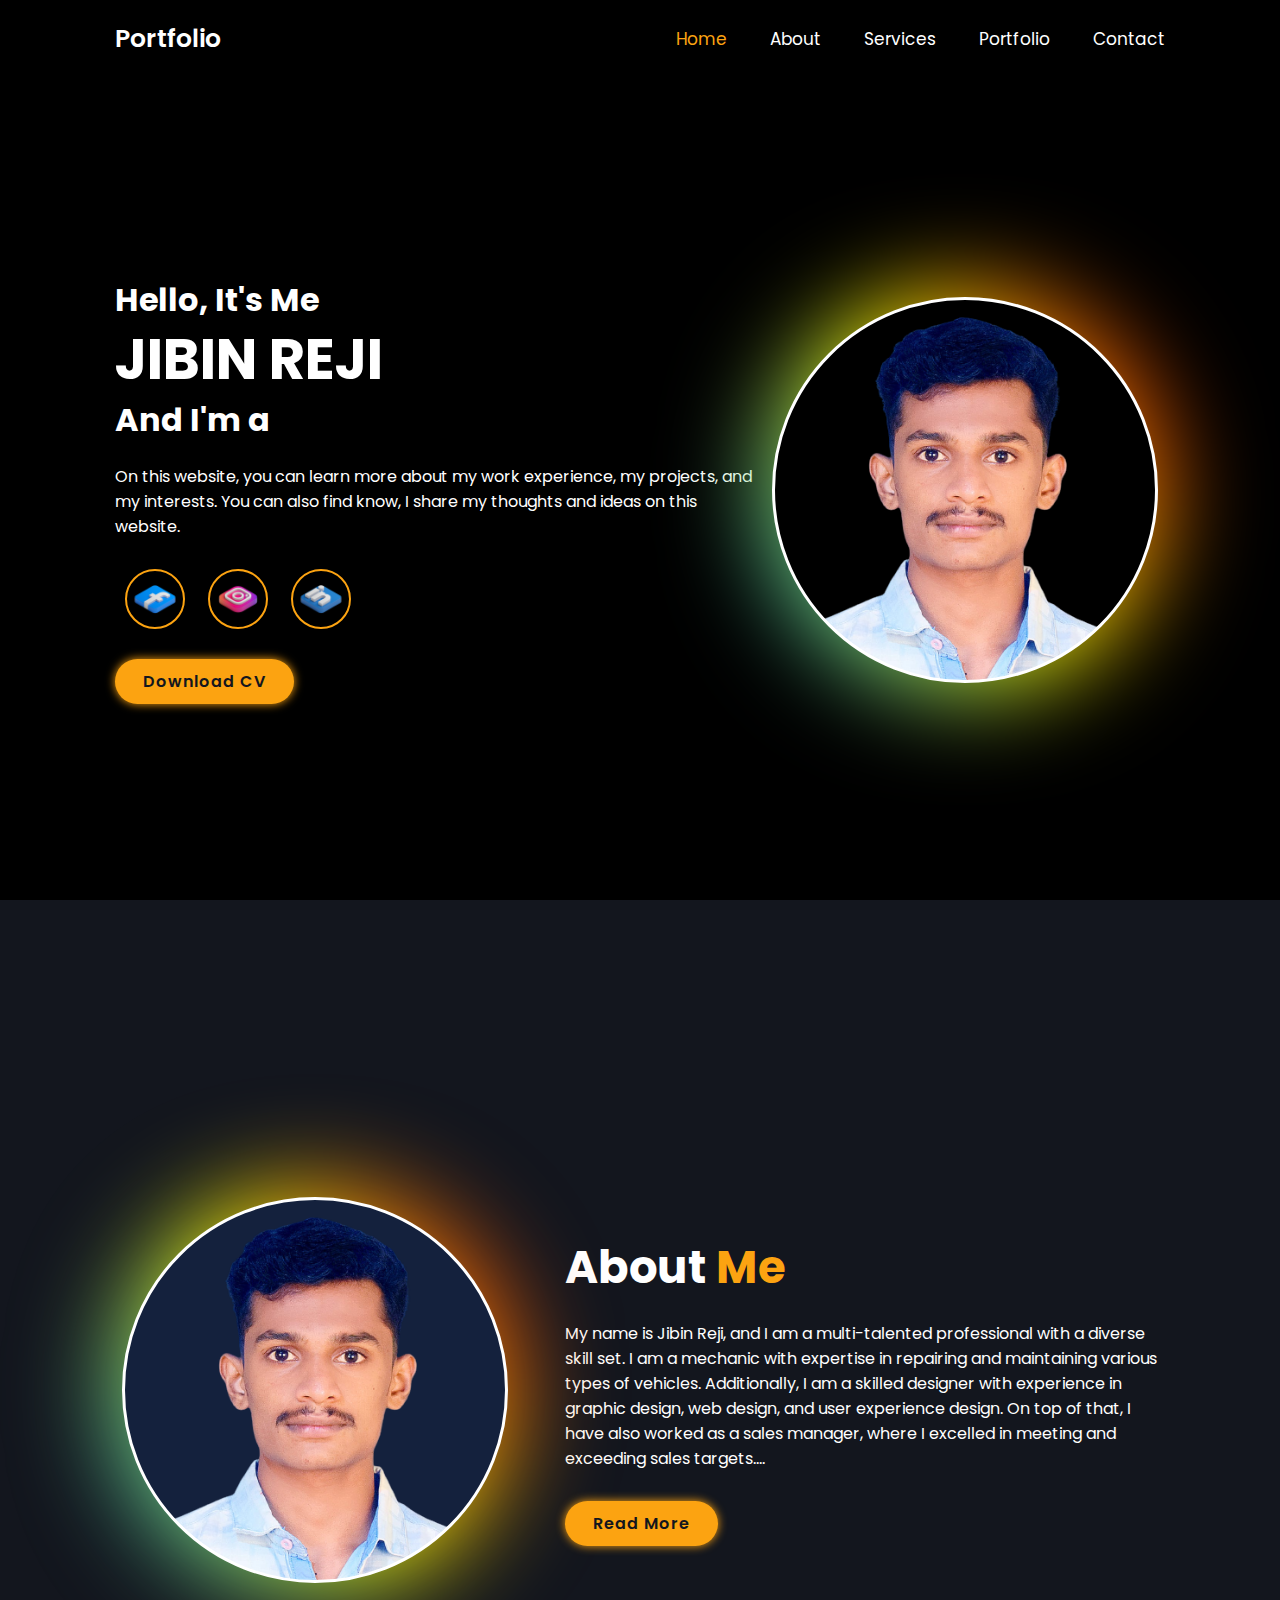
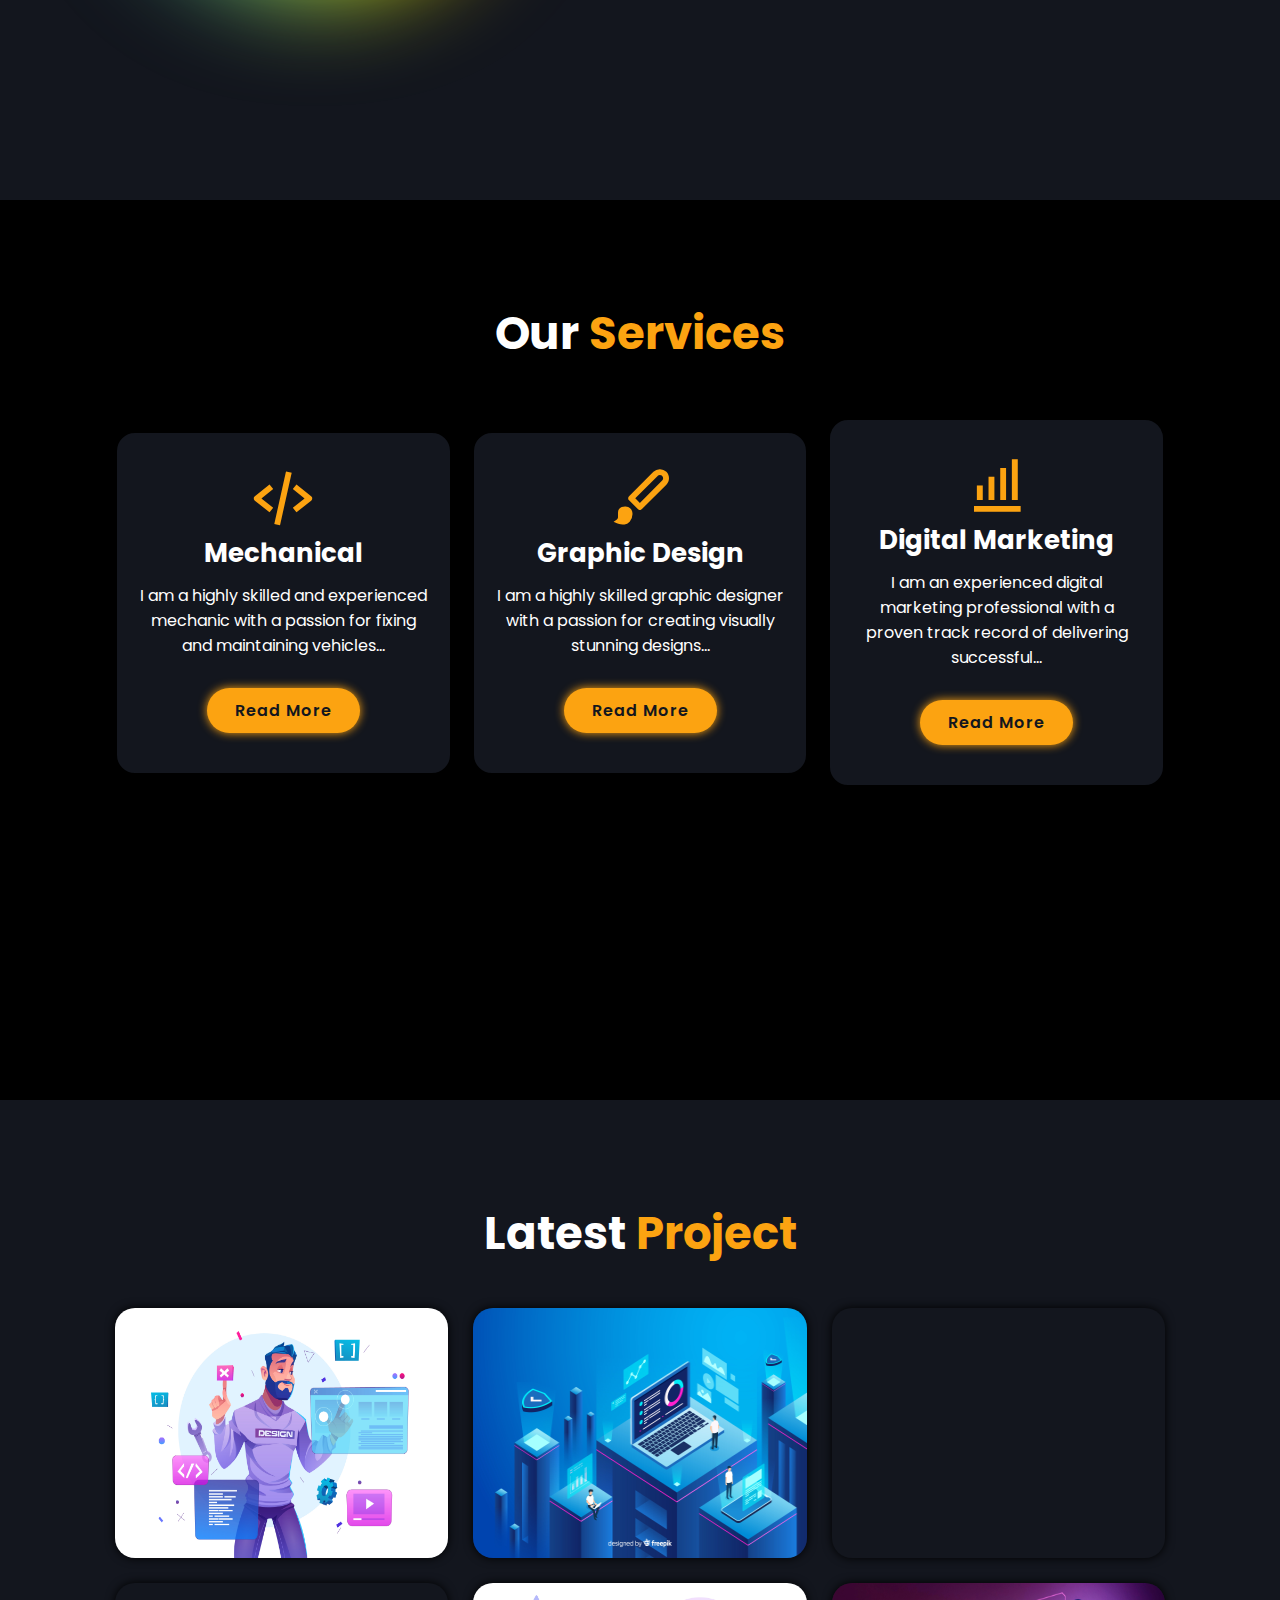
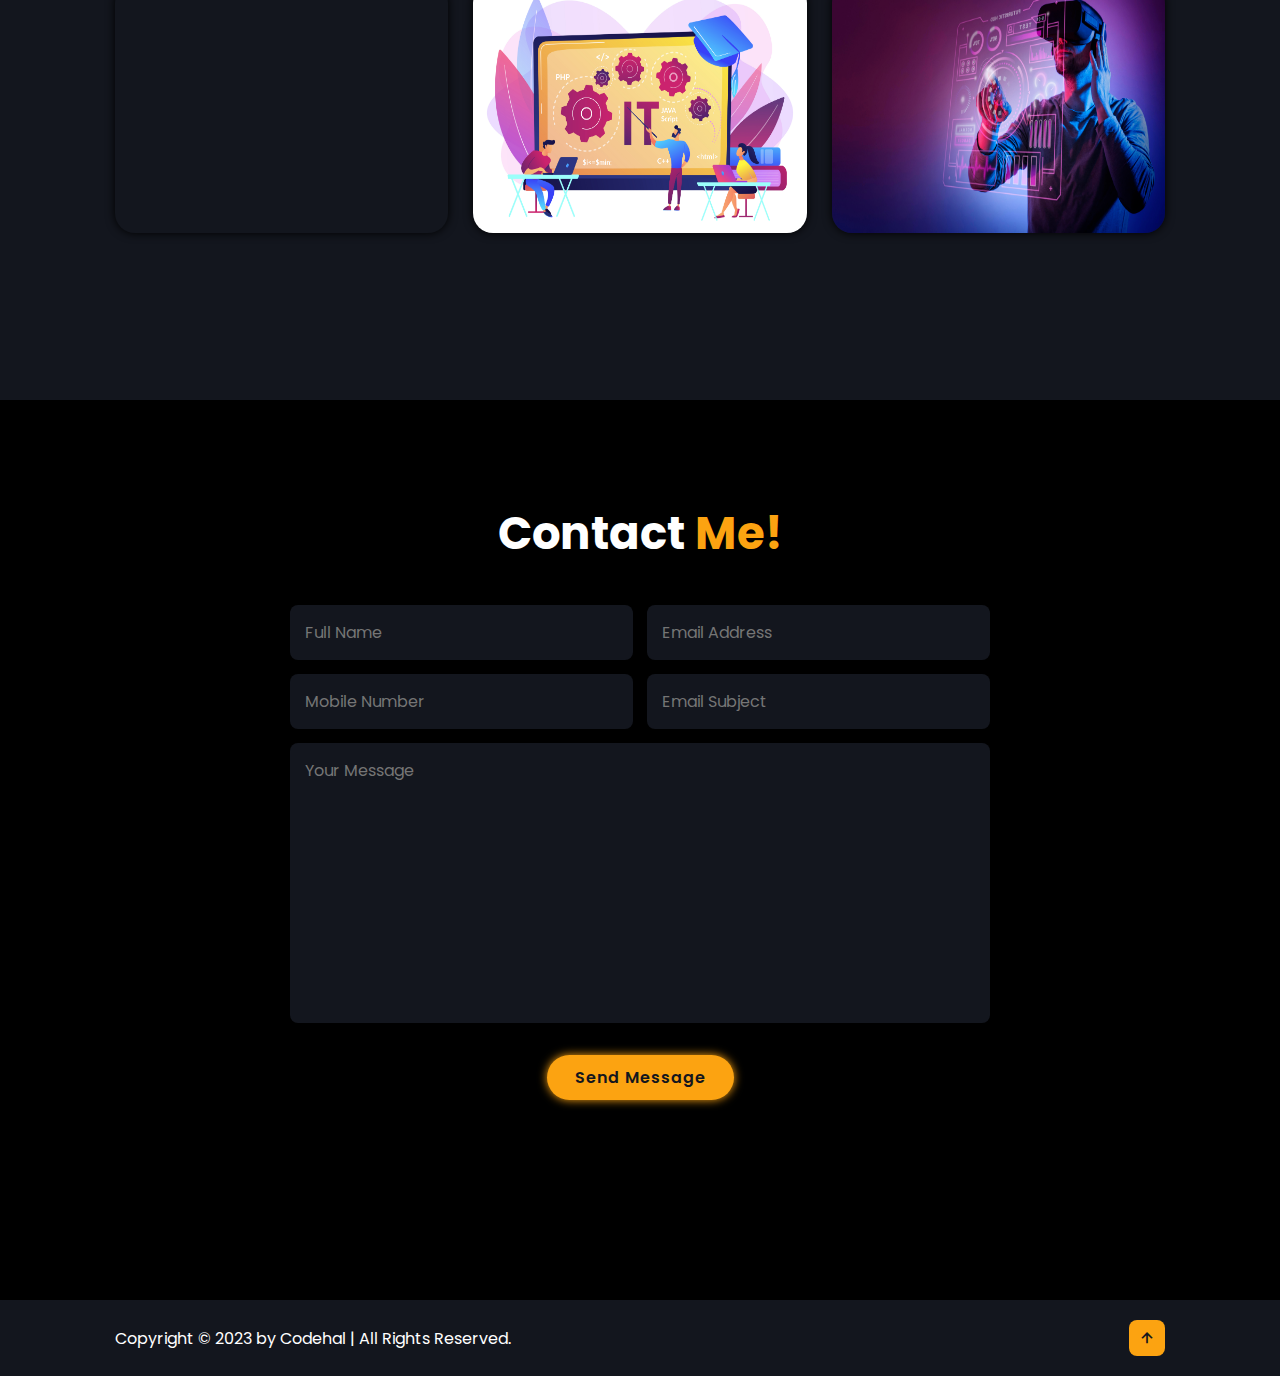
==== commit add38773: "updateOne" ====
--- a/index.html
+++ b/index.html
@@ -102,10 +102,11 @@
                 <div class="services-box">
                     <i class='bx bx-bar-chart-alt'></i>
                     <h3>Digital Marketing</h3>
-                    <p>I am a skilled digital marketer with experience in creating
-                        and executing successful marketing campaigns...
+                    <p>I am an experienced digital marketing
+                        professional with a proven track record
+                        of delivering successful...
                     </p>
-                    <a href="#" class="btn">Read More</a>
+                    <a href="digital.html" class="btn">Read More</a>
                 </div>
             </div>
         </section>
--- a/style.css
+++ b/style.css
@@ -19,7 +19,7 @@
 :root
 {
     --bg-color: #000000;
-    --second-bg-color: #14213d;
+    --second-bg-color: #13161e;
     --text-color: #ffffff;
     --main-color: #fca311;
 }
@@ -53,7 +53,7 @@
 }
 .header.sticky
 {
-    border-bottom: .1rem solid #27385d;
+    border-bottom: .1rem solid var(--second-bg-color);
 }
 .logo
 {
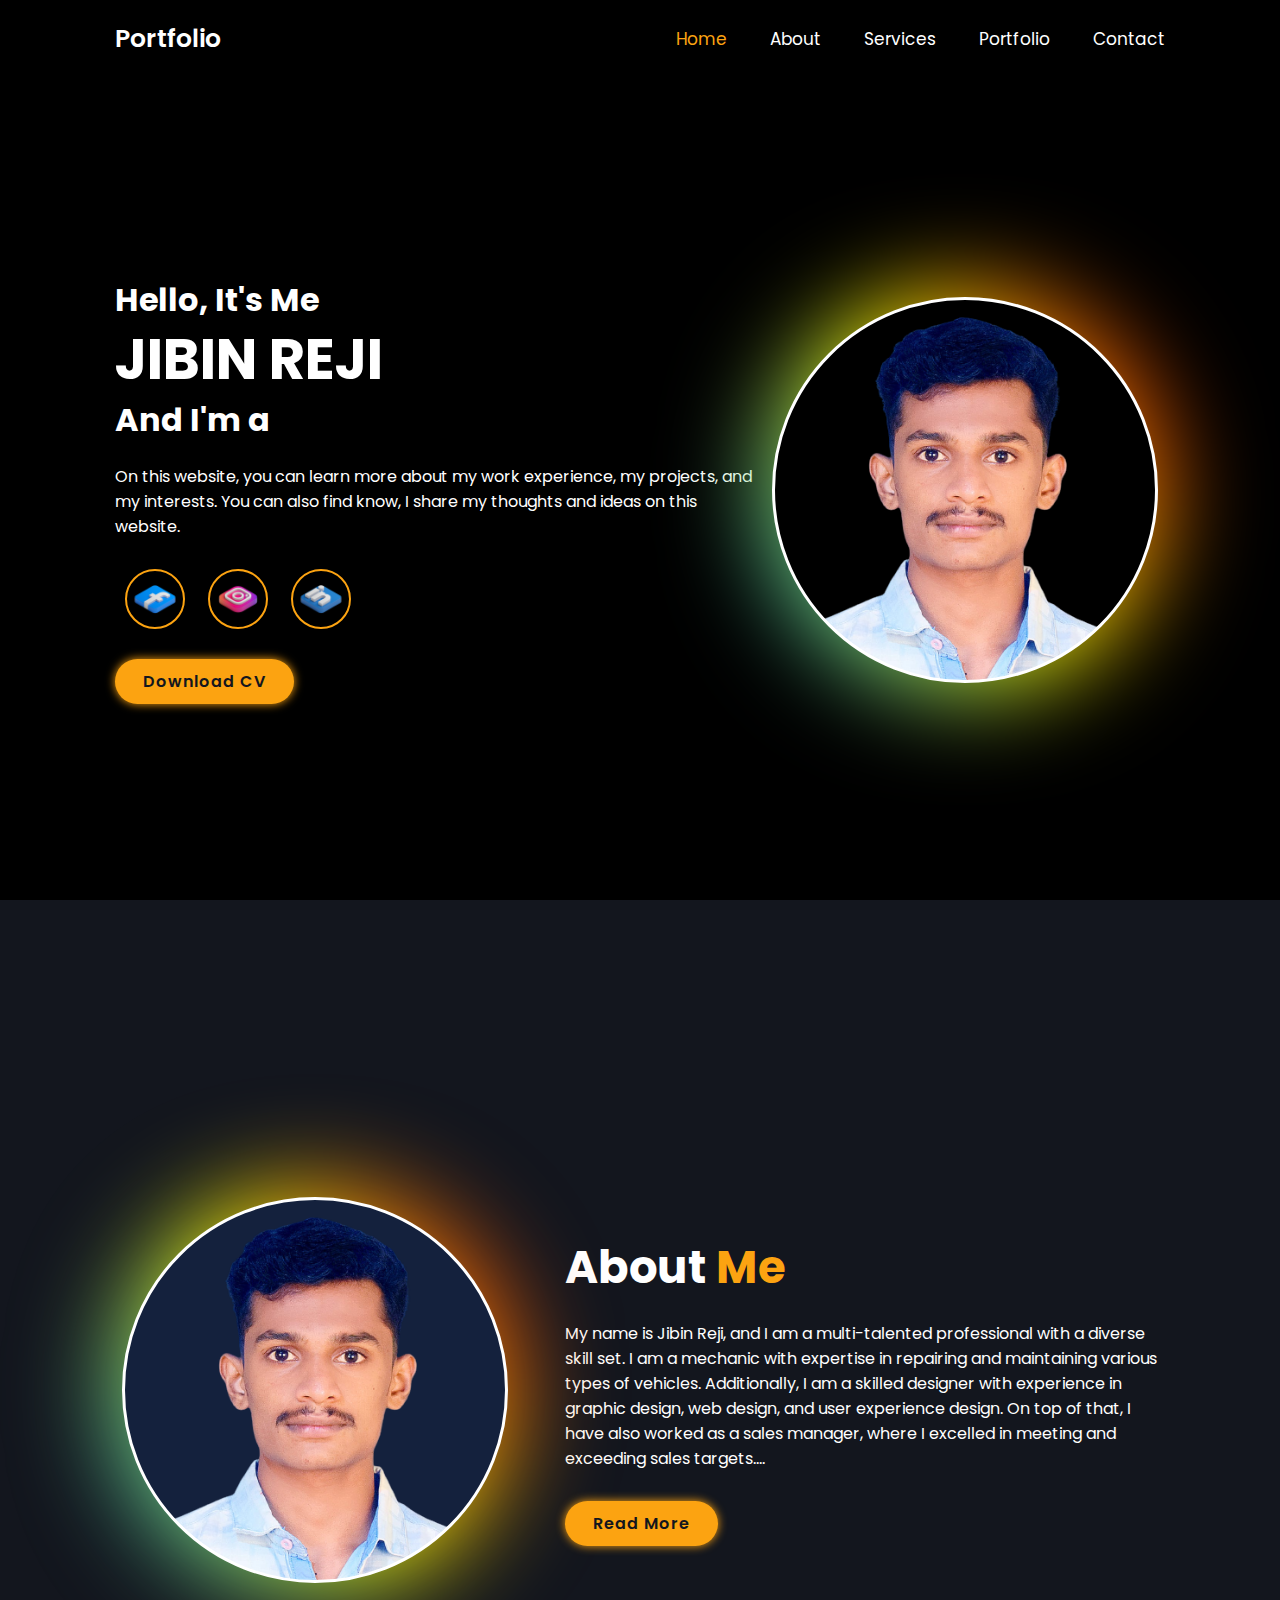
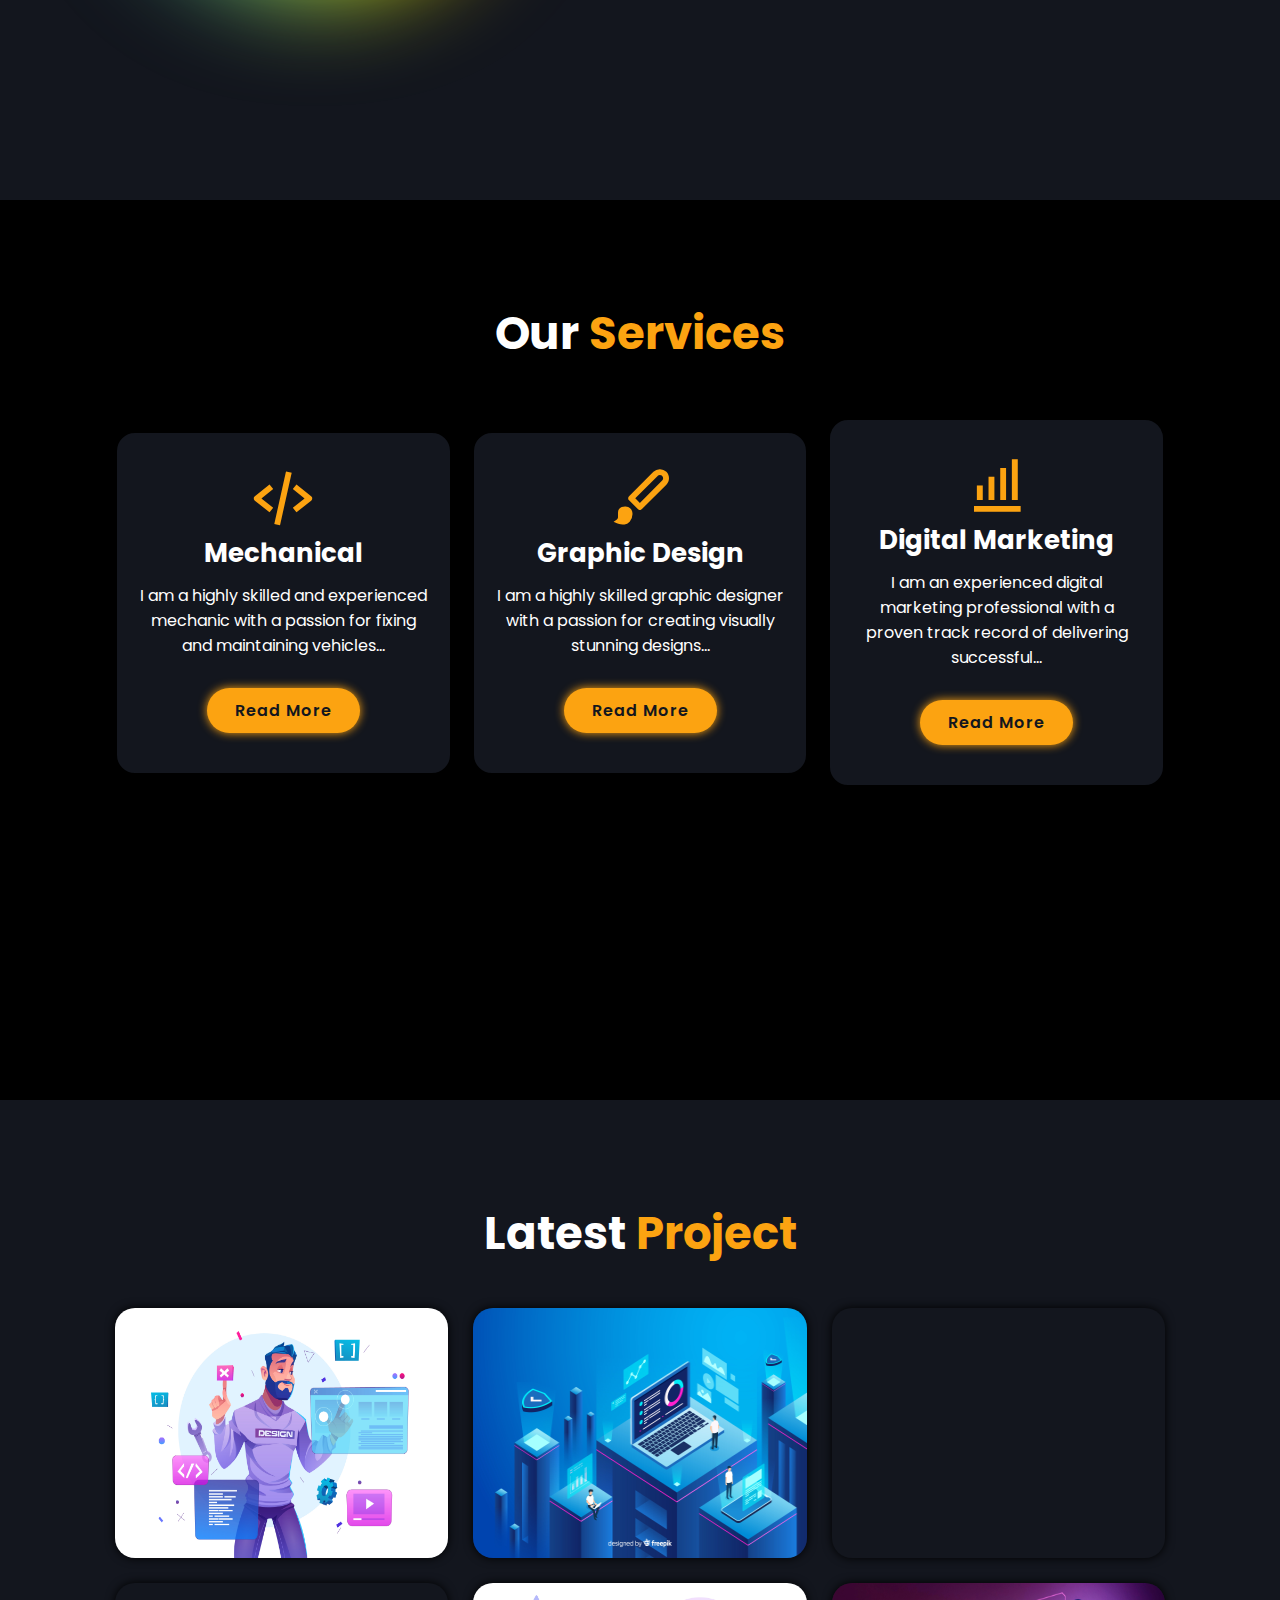
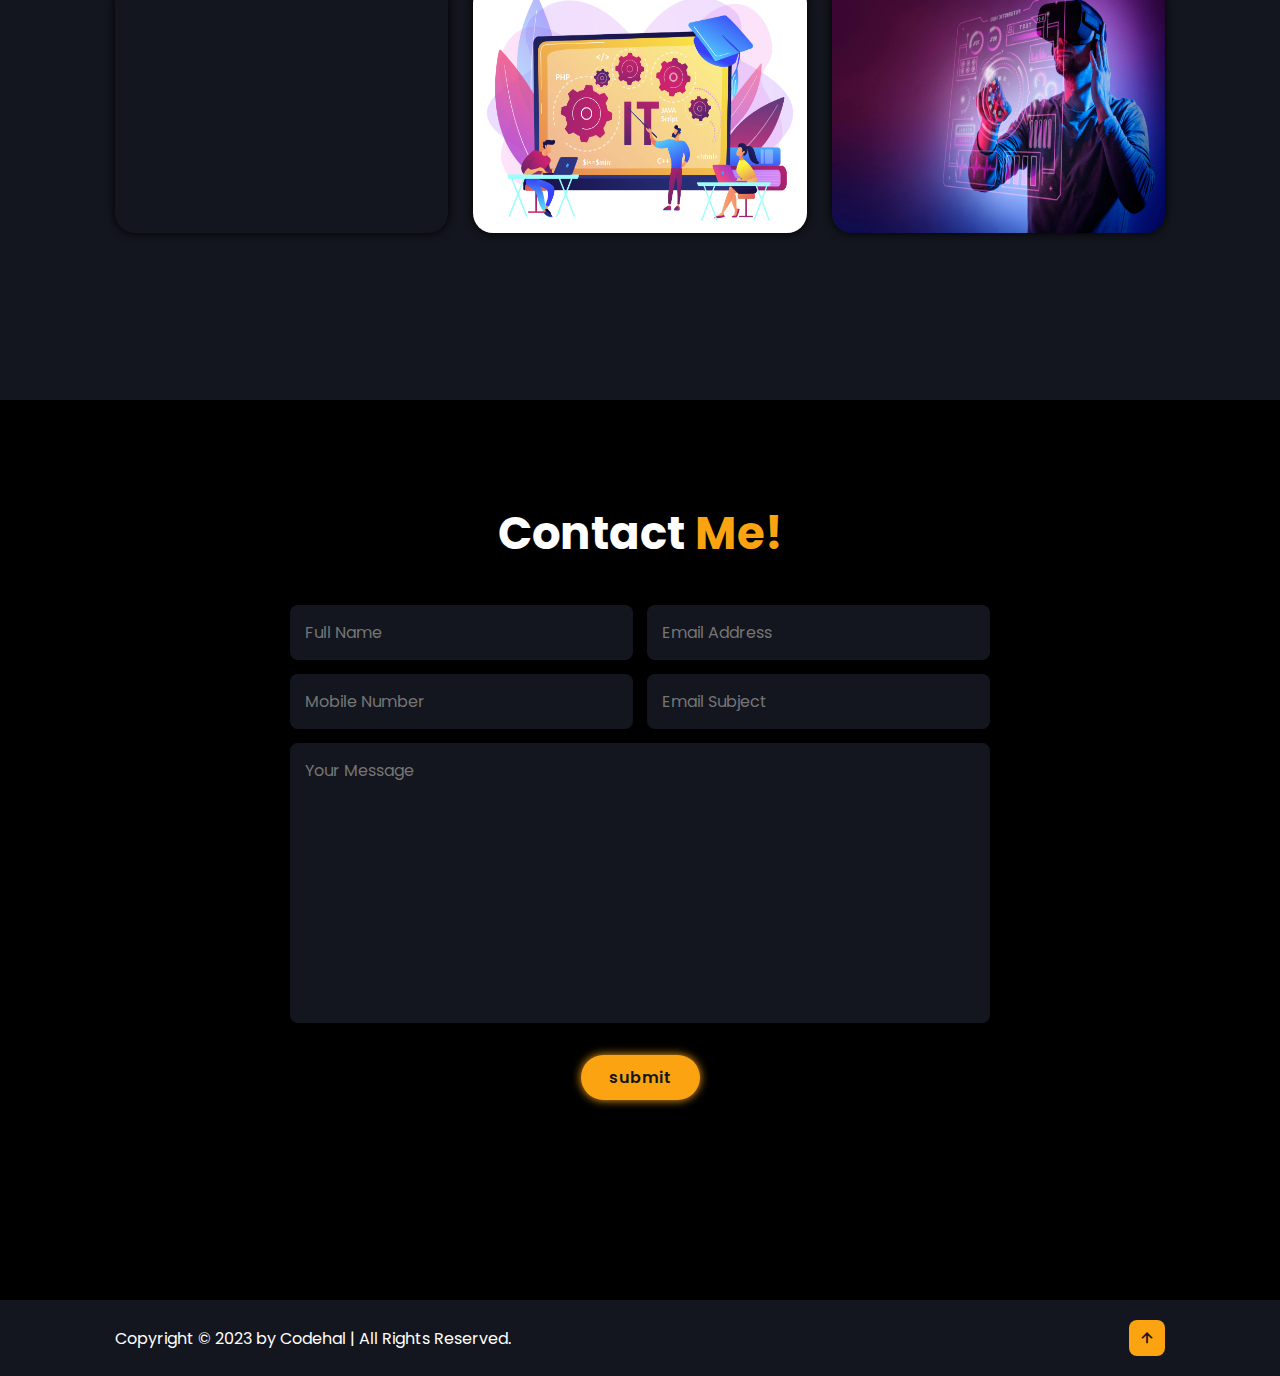
==== commit 25d51480: "update" ====
--- a/index.html
+++ b/index.html
@@ -178,17 +178,17 @@
         <section class="contact" id="contact">
             <h2 class="heading">Contact <span>Me!</span></h2>
 
-            <form action="#">
+            <form id="gform" method="post" action="https://script.google.com/macros/s/AKfycby8QBICmUdGBZxFPEei7s2bZKc7iYtvc8hVJGlrRrKZNGJ0P_pqjWFIQl2_ijmpFgsd/exec">
+                <div class="input-box" >
+                    <input type="text" name="fname" placeholder="Full Name">
+                    <input type="email" name="email" placeholder="Email Address">
+                </div>
                 <div class="input-box">
-                    <input type="text" placeholder="Full Name">
-                    <input type="email" placeholder="Email Address">
-                </div>
-                <div class="input-box">
-                    <input type="number" placeholder="Mobile Number">
-                    <input type="text" placeholder="Email Subject">
-                </div>
-                <textarea name="" id="" cols="30" rows="10" placeholder="Your Message"></textarea>
-                <input type="submit" value="Send Message" class="btn">
+                    <input type="number" name="phone" placeholder="Mobile Number">
+                    <input type="text" name="emailSubject" placeholder="Email Subject">
+                </div>
+                <textarea name="message" id="" cols="30" rows="10" placeholder="Your Message"></textarea>
+                <input type="submit" value="submit" class="btn">
             </form>
         </section>
 
